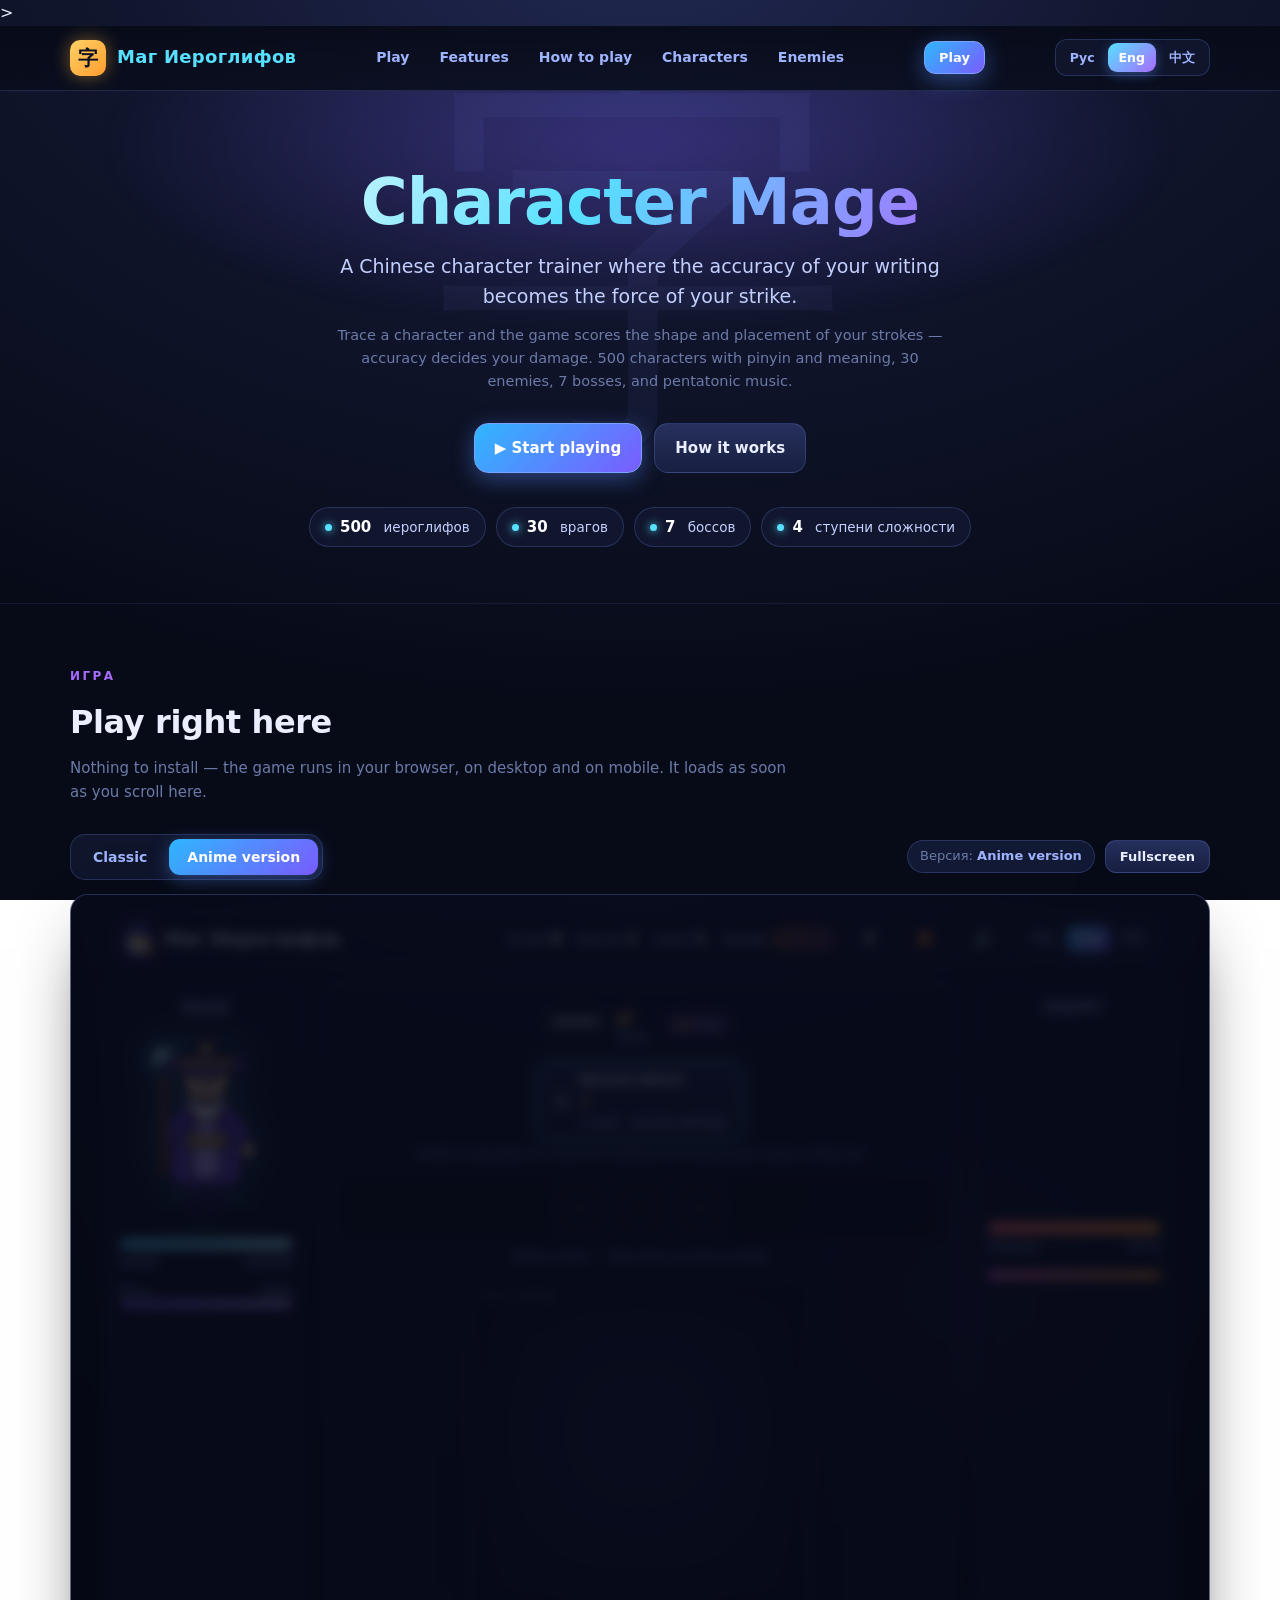
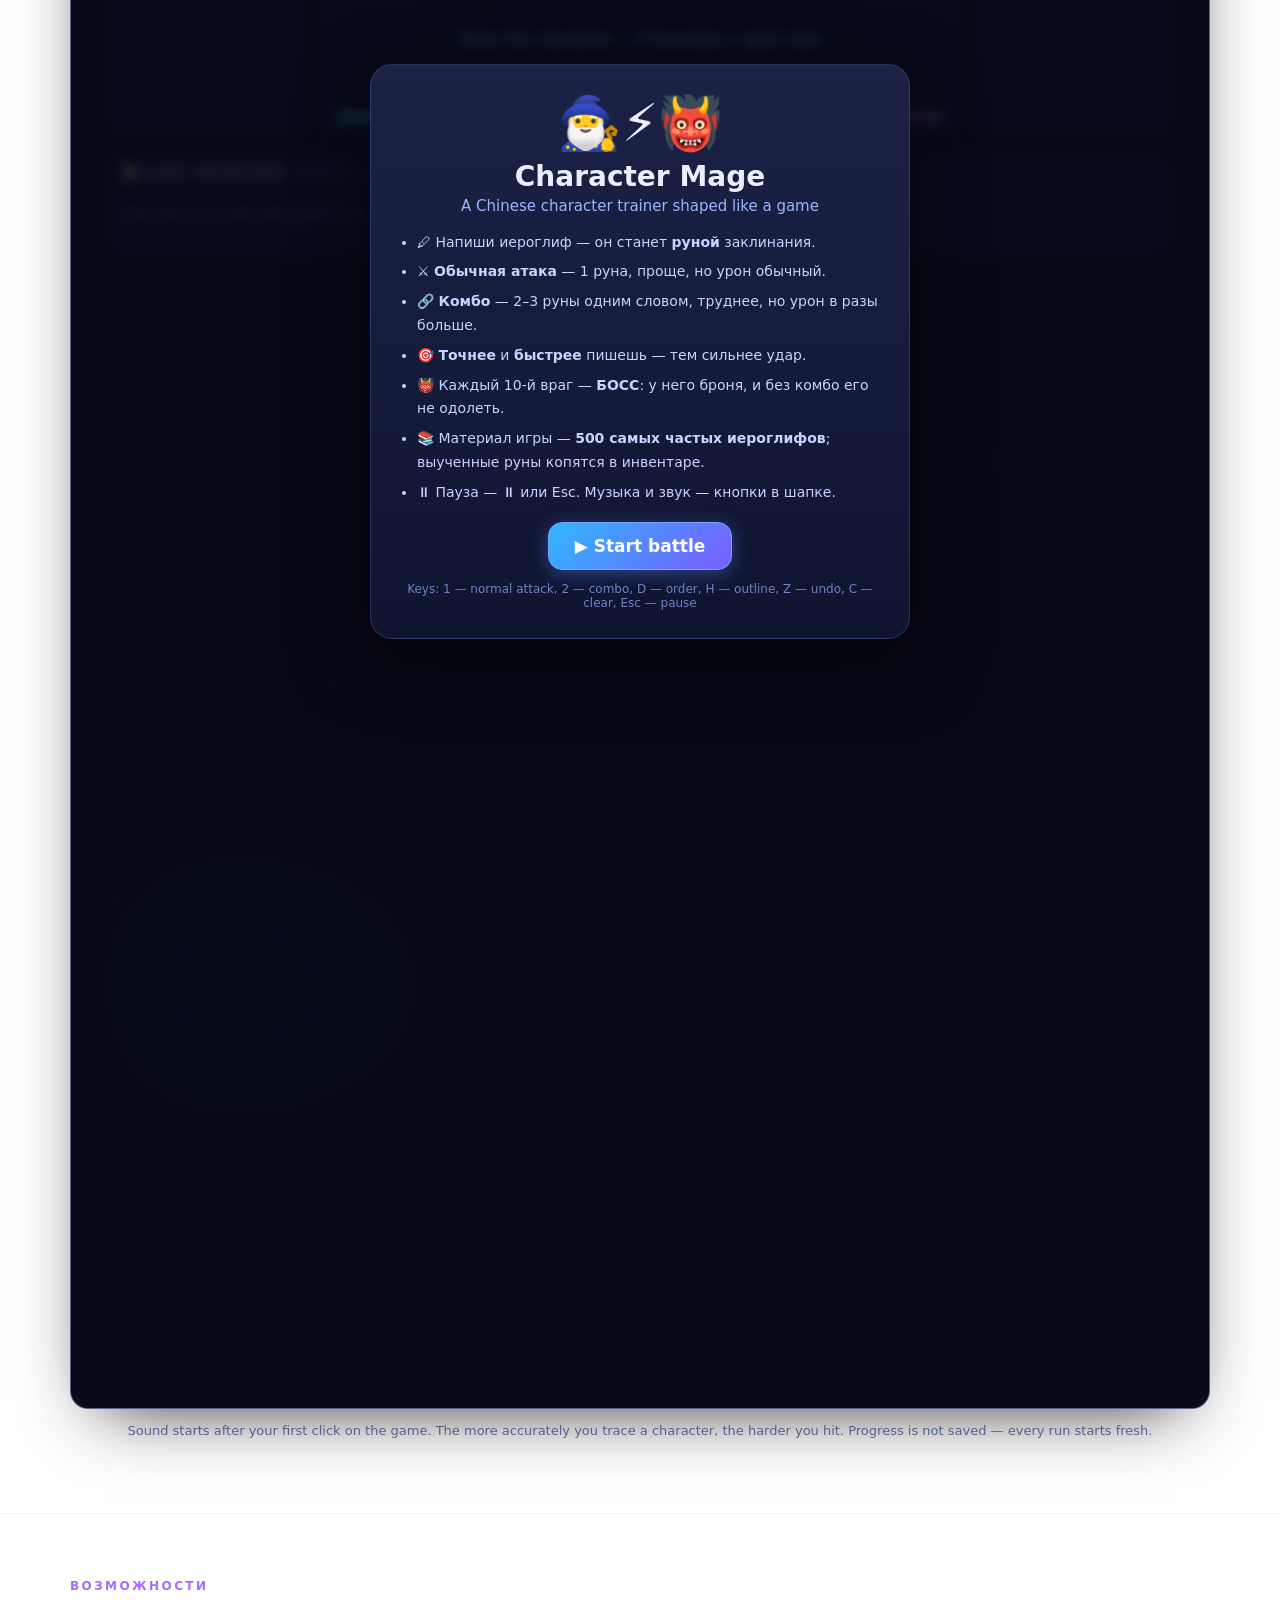
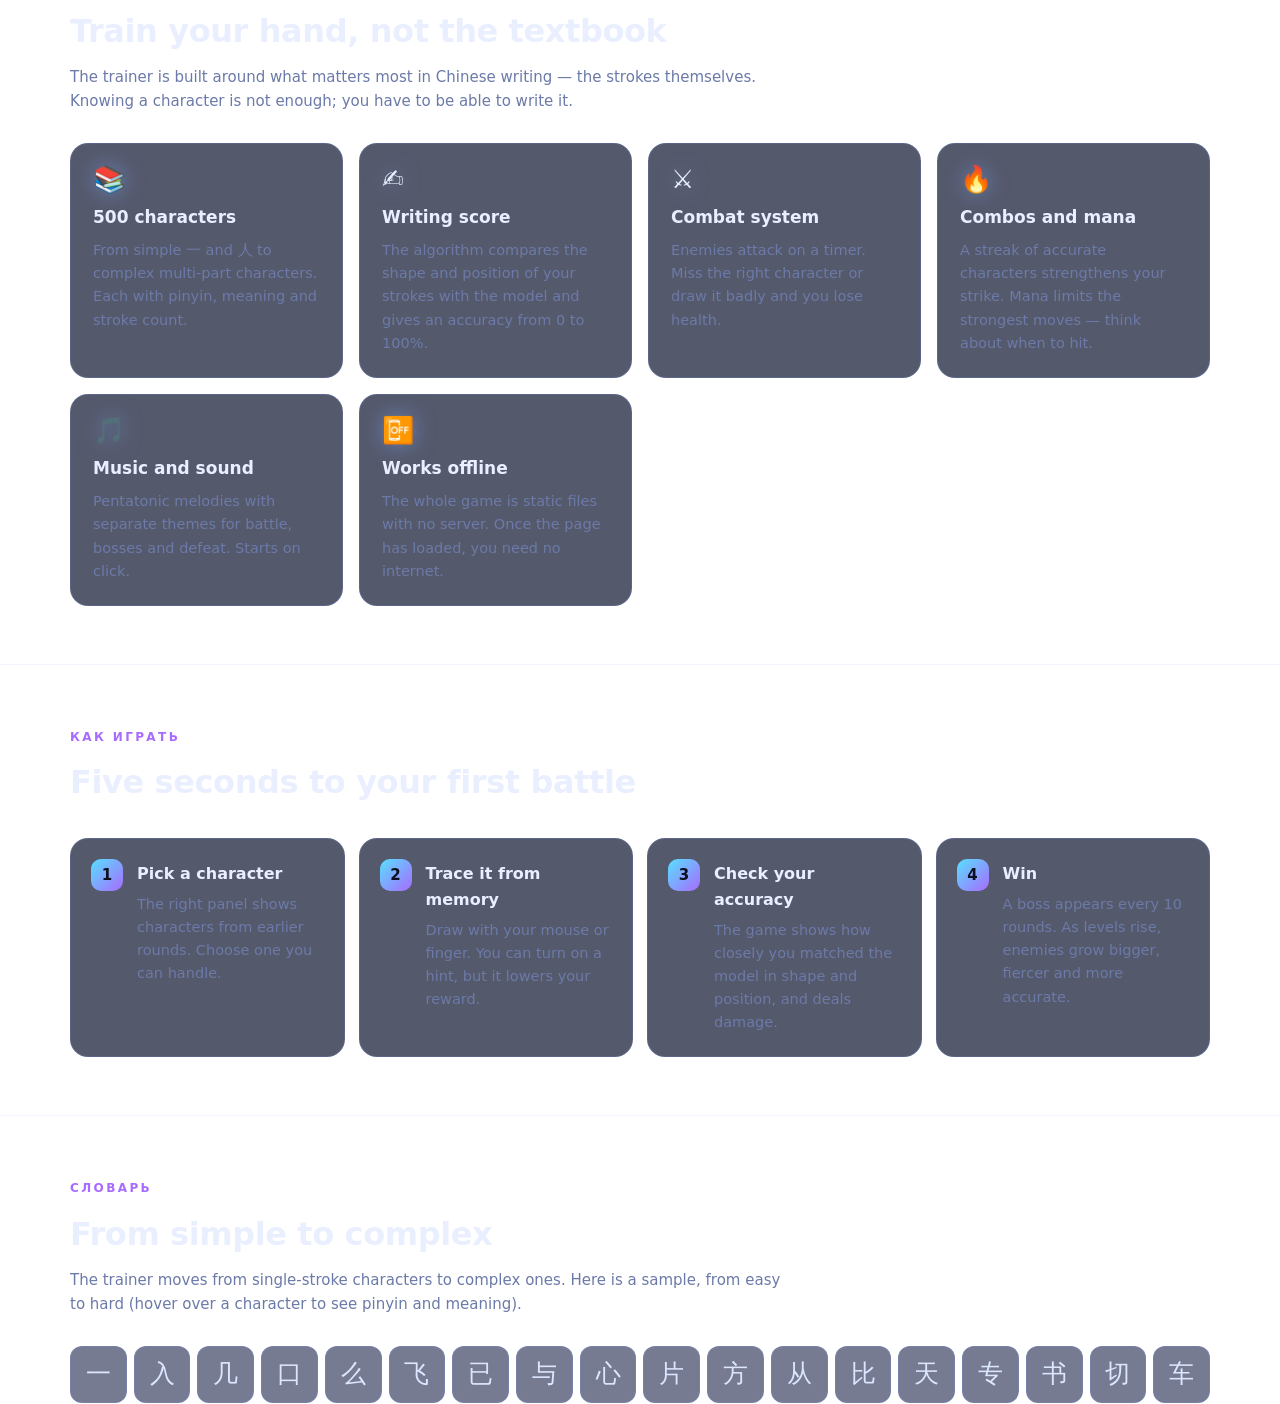
==== index.html @ cedd74e0 "Add files via upload" ====
<!DOCTYPE html>
<html lang="ru">
<head>
<meta charset="UTF-8">
<meta name="viewport" content="width=device-width, initial-scale=1">
<title data-i18n="site.title">Маг Иероглифов — тренажёр китайских иероглифов с боевой системой</title>
<meta name="description" content="Онлайн-тренажёр китайских иероглифов: 500 знаков с пиньинь, рисование по памяти, оценка точности и боевая система с 30 врагами и 7 боссами."
<meta name="description-i18n" content="site.desc">>
<meta name="theme-color" content="#070b18">
<meta property="og:type" content="website">
<meta property="og:title" content="Маг Иероглифов — тренажёр китайских иероглифов">
<meta property="og:description" content="500 иероглифов, рисование по памяти, оценка точности, 30 врагов и 7 боссов.">
<meta property="og:locale" content="ru_RU">
<link rel="icon" href="favicon.svg" type="image/svg+xml">
<link rel="stylesheet" href="css/style.css">
</head>
<body>

<!-- ================= ШАПКА ================= -->
<header class="site-header">
  <div class="wrap">
    <a class="brand" href="#top">
      <span class="seal" aria-hidden="true">字</span>
      <span>Маг Иероглифов</span>
    </a>
    <nav class="nav" aria-label="Основное меню">
      <a href="#play" data-i18n="nav.play">Играть</a>
      <a href="#features" data-i18n="nav.features">Возможности</a>
      <a href="#how" data-i18n="nav.how">Как играть</a>
      <a href="#chars" data-i18n="nav.chars">Иероглифы</a>
      <a href="#enemies" data-i18n="nav.enemies">Противники</a>
    </nav>
    <button class="btn primary small" data-jump-play data-i18n="nav.playBtn">Играть</button>
      <span class="langswitch" id="siteLang" role="group" data-i18n-aria="lang.switch" aria-label="Язык"><button class="langbtn" type="button" data-lang="ru" data-i18n="lang.ru">Рус</button><button class="langbtn" type="button" data-lang="en" data-i18n="lang.en">Eng</button><button class="langbtn" type="button" data-lang="zh" data-i18n="lang.zh">中文</button></span>
  </div>
</header>

<!-- ================= ГЕРОЙ ================= -->
<section class="hero" id="top">
  <div class="glowchar" aria-hidden="true">字</div>
  <div class="wrap hero-inner">
    <h1 data-i18n="hero.title">Маг Иероглифов</h1>
    <p class="lead" data-i18n="hero.lead">Тренажёр китайских иероглифов, где точность письма превращается в силу удара.</p>
    <p class="sub" data-i18n="hero.sub">Обведи знак — и игра оценит форму и расположение штрихов, а от точности зависит урон.
      500 иероглифов с пиньинь и переводом, 30 врагов, 7 боссов и пентатоническая музыка.</p>
    <div class="hero-actions">
      <button class="btn primary" data-jump-play data-i18n="hero.cta">▶&nbsp;Начать играть</button>
      <a class="btn" href="#how" data-i18n="hero.cta2">Как это работает</a>
    </div>
    <div class="badges">
      <span class="badge"><span class="dot"></span><b>500</b>&nbsp;иероглифов</span>
      <span class="badge"><span class="dot"></span><b>30</b>&nbsp;врагов</span>
      <span class="badge"><span class="dot"></span><b>7</b>&nbsp;боссов</span>
      <span class="badge"><span class="dot"></span><b>4</b>&nbsp;ступени сложности</span>
    </div>
  </div>
</section>

<!-- ================= ИГРА ================= -->
<section class="section" id="play">
  <div class="wrap">
    <div class="section-head">
      <span class="kicker">Игра</span>
      <h2 data-i18n="play.title">Играть прямо здесь</h2>
      <p data-i18n="play.text">Ничего устанавливать не нужно — игра работает в браузере, на компьютере и на телефоне.
         Она загрузится, когда вы прокрутите до этого места.</p>
    </div>

    <div class="game-bar">
      <div class="versions" role="tablist" aria-label="Версия игры">
        <button class="vbtn" role="tab" type="button" data-version="classic" data-i18n="play.classic">Классическая</button>
        <button class="vbtn" role="tab" type="button" data-version="anime" data-i18n="play.anime">Аниме-версия</button>
      </div>
      <div class="game-meta">
        <span class="pill">Версия: <b id="versionPill">Аниме-версия</b></span>
        <button class="btn small" id="fsBtn" type="button" data-i18n="play.fullscreen">Полный экран</button>
      </div>
    </div>

    <div class="frame-box" id="frameBox">
      <div class="frame-note">
        <div class="spinner" aria-hidden="true"></div>
        <div data-i18n="play.loading">Загрузка игры…</div>
      </div>
      <iframe id="gameFrame" title="Игра «Маг Иероглифов»" allow="autoplay; fullscreen"
        data-src-classic="game/classic/index.html"
        data-src-anime="game/anime/index.html"></iframe>
    </div>

    <p class="frame-hint" data-i18n="play.hint">Звук включается после первого клика по игре. Чем точнее обведёшь знак, тем сильнее удар.
       Прогресс не сохраняется — каждая партия начинается заново.</p>

    <noscript>
      <p class="frame-hint" data-i18n="play.noscript">Для встроенной игры нужен JavaScript. Можно открыть версию напрямую:
        <a href="game/classic/index.html">классическая</a> или
        <a href="game/anime/index.html">аниме-версия</a>.</p>
    </noscript>
  </div>
</section>

<!-- ================= ВОЗМОЖНОСТИ ================= -->
<section class="section" id="features">
  <div class="wrap">
    <div class="section-head">
      <span class="kicker">Возможности</span>
      <h2 data-i18n="feat.title">Учи руки, а не учебник</h2>
      <p data-i18n="feat.text">Тренажёр построен вокруг главного в китайском письме — начертания. Знак мало узнать, его надо уметь написать.</p>
    </div>
    <div class="grid f3">
      <div class="card"><span class="ico" aria-hidden="true">📚</span><h3 data-i18n="feat.f1.t">500 иероглифов</h3>
        <p data-i18n="feat.f1.d">От простых 一 и 人 до многосоставных знаков. У каждого — пиньинь, перевод и число штрихов.</p></div>
      <div class="card"><span class="ico" aria-hidden="true">✍️</span><h3 data-i18n="feat.f2.t">Оценка письма</h3>
        <p data-i18n="feat.f2.d">Алгоритм сравнивает форму и положение ваших штрихов с образцом и выставляет точность от 0 до 100%.</p></div>
      <div class="card"><span class="ico" aria-hidden="true">⚔️</span><h3 data-i18n="feat.f3.t">Боевая система</h3>
        <p data-i18n="feat.f3.d">Враги атакуют по таймеру. Не успел начертить верный знак или промахнулся — теряешь здоровье.</p></div>
      <div class="card"><span class="ico" aria-hidden="true">🔥</span><h3 data-i18n="feat.f4.t">Комбо и мана</h3>
        <p data-i18n="feat.f4.d">Серия точных знаков усиливает удар. Мана ограничивает самые мощные приёмы — думай, когда бить.</p></div>
      <div class="card"><span class="ico" aria-hidden="true">🎵</span><h3 data-i18n="feat.f5.t">Музыка и звук</h3>
        <p data-i18n="feat.f5.d">Мелодии на пентатонике, отдельные темы для боя, боссов и поражения. Включается по клику.</p></div>
      <div class="card"><span class="ico" aria-hidden="true">📴</span><h3 data-i18n="feat.f6.t">Работает офлайн</h3>
        <p data-i18n="feat.f6.d">Вся игра — статические файлы без серверной части. После загрузки страницы интернет не нужен.</p></div>
    </div>
  </div>
</section>

<!-- ================= КАК ИГРАТЬ ================= -->
<section class="section" id="how">
  <div class="wrap">
    <div class="section-head">
      <span class="kicker">Как играть</span>
      <h2 data-i18n="how.title">Пять секунд до первого боя</h2>
    </div>
    <div class="steps">
      <div class="step"><h3 data-i18n="how.s1.t">Выбери знак</h3>
        <p data-i18n="how.s1.d">На панели справа показаны иероглифы прошлых раундов. Выбирай тот, что по силам.</p></div>
      <div class="step"><h3 data-i18n="how.s2.t">Обведи по памяти</h3>
        <p data-i18n="how.s2.d">Рисуй мышью или пальцем в поле. Подсказку можно включить, но она снизит награду.</p></div>
      <div class="step"><h3 data-i18n="how.s3.t">Проверь точность</h3>
        <p data-i18n="how.s3.d">Игра покажет, насколько ты попал в образец по форме и по месту, и начислит урон.</p></div>
      <div class="step"><h3 data-i18n="how.s4.t">Побеждай</h3>
        <p data-i18n="how.s4.d">Каждые 10 ходов выходит босс. С уровнем противники становятся крупнее, злее и точнее бьют.</p></div>
    </div>
  </div>
</section>

<!-- ================= ИЕРОГЛИФЫ ================= -->
<section class="section" id="chars">
  <div class="wrap">
    <div class="section-head">
      <span class="kicker">Словарь</span>
      <h2 data-i18n="chars.title">От простого к сложному</h2>
      <p data-i18n="chars.text">Тренажёр ведёт от одноштриховых знаков к многосоставным. Вот выборка: от лёгких к трудным
         (наведи курсор на знак — появится пиньинь и перевод).</p>
    </div>
    <div class="charwall" id="charwall"><div class="char" data-t-ru="yī — , один, 1 штрих(ов)" data-t-en="yī — , one, 1 strokes" data-t-zh="yī — , 一, 1 画" title="yī — , один, 1 штрих(ов)">一</div>
<div class="char" data-t-ru="rù — , входить, 2 штрих(ов)" data-t-en="rù — , enter, 2 strokes" data-t-zh="rù — , 进入, 2 画" title="rù — , входить, 2 штрих(ов)">入</div>
<div class="char" data-t-ru="jǐ — , столик, 2 штрих(ов)" data-t-en="jǐ — , small table, 2 strokes" data-t-zh="jǐ — , 几；小桌, 2 画" title="jǐ — , столик, 2 штрих(ов)">几</div>
<div class="char" data-t-ru="kǒu — , рот, 3 штрих(ов)" data-t-en="kǒu — , mouth, 3 strokes" data-t-zh="kǒu — , 嘴, 3 画" title="kǒu — , рот, 3 штрих(ов)">口</div>
<div class="char" data-t-ru="me — , вопросительная частица, 3 штрих(ов)" data-t-en="me — , interrogative particle, 3 strokes" data-t-zh="me — , 助词，什么, 3 画" title="me — , вопросительная частица, 3 штрих(ов)">么</div>
<div class="char" data-t-ru="fēi — , летать, 3 штрих(ов)" data-t-en="fēi — , fly, 3 strokes" data-t-zh="fēi — , 飞, 3 画" title="fēi — , летать, 3 штрих(ов)">飞</div>
<div class="char" data-t-ru="yǐ — , уже, 3 штрих(ов)" data-t-en="yǐ — , already, 3 strokes" data-t-zh="yǐ — , 已经, 3 画" title="yǐ — , уже, 3 штрих(ов)">已</div>
<div class="char" data-t-ru="yǔ — , с, 3 штрих(ов)" data-t-en="yǔ — , and, 3 strokes" data-t-zh="yǔ — , 和, 3 画" title="yǔ — , с, 3 штрих(ов)">与</div>
<div class="char" data-t-ru="xīn — , сердце, 4 штрих(ов)" data-t-en="xīn — , heart, 4 strokes" data-t-zh="xīn — , 心, 4 画" title="xīn — , сердце, 4 штрих(ов)">心</div>
<div class="char" data-t-ru="piàn — , ломтик, 4 штрих(ов)" data-t-en="piàn — , slice, 4 strokes" data-t-zh="piàn — , 片, 4 画" title="piàn — , ломтик, 4 штрих(ов)">片</div>
<div class="char" data-t-ru="fāng — , сторона, 4 штрих(ов)" data-t-en="fāng — , a square, 4 strokes" data-t-zh="fāng — , 方形；方向, 4 画" title="fāng — , сторона, 4 штрих(ов)">方</div>
<div class="char" data-t-ru="cóng — , из, 4 штрих(ов)" data-t-en="cóng — , from, 4 strokes" data-t-zh="cóng — , 从, 4 画" title="cóng — , из, 4 штрих(ов)">从</div>
<div class="char" data-t-ru="bǐ — , сравнивать, 4 штрих(ов)" data-t-en="bǐ — , to compare, 4 strokes" data-t-zh="bǐ — , 比较, 4 画" title="bǐ — , сравнивать, 4 штрих(ов)">比</div>
<div class="char" data-t-ru="tiān — , небо, 4 штрих(ов)" data-t-en="tiān — , sky, 4 strokes" data-t-zh="tiān — , 天空, 4 画" title="tiān — , небо, 4 штрих(ов)">天</div>
<div class="char" data-t-ru="zhuān — , специальный, 4 штрих(ов)" data-t-en="zhuān — , monopolize, 4 strokes" data-t-zh="zhuān — , 专门, 4 画" title="zhuān — , специальный, 4 штрих(ов)">专</div>
<div class="char" data-t-ru="shū — , книга, 4 штрих(ов)" data-t-en="shū — , book, 4 strokes" data-t-zh="shū — , 书, 4 画" title="shū — , книга, 4 штрих(ов)">书</div>
<div class="char" data-t-ru="qiè — , резать, 4 штрих(ов)" data-t-en="qiè — , cut, 4 strokes" data-t-zh="qiè — , 切, 4 画" title="qiè — , резать, 4 штрих(ов)">切</div>
<div class="char" data-t-ru="chē — , повозка, 4 штрих(ов)" data-t-en="chē — , cart, 4 strokes" data-t-zh="chē — , 车, 4 画" title="chē — , повозка, 4 штрих(ов)">车</div>
<div class="char" data-t-ru="lì — , стоять, 5 штрих(ов)" data-t-en="lì — , stand, 5 strokes" data-t-zh="lì — , 站立, 5 画" title="lì — , стоять, 5 штрих(ов)">立</div>
<div class="char" data-t-ru="lìng — , приказ, 5 штрих(ов)" data-t-en="lìng — , cause; command, 5 strokes" data-t-zh="lìng — , 命令, 5 画" title="lìng — , приказ, 5 штрих(ов)">令</div>
<div class="char" data-t-ru="bì — , обязательно, 5 штрих(ов)" data-t-en="bì — , surely, 5 strokes" data-t-zh="bì — , 必须, 5 画" title="bì — , обязательно, 5 штрих(ов)">必</div>
<div class="char" data-t-ru="yè — , занятие, 5 штрих(ов)" data-t-en="yè — , profession, 5 strokes" data-t-zh="yè — , 行业, 5 画" title="yè — , занятие, 5 штрих(ов)">业</div>
<div class="char" data-t-ru="běi — , север, 5 штрих(ов)" data-t-en="běi — , north, 5 strokes" data-t-zh="běi — , 北, 5 画" title="běi — , север, 5 штрих(ов)">北</div>
<div class="char" data-t-ru="qù — , уходить, 5 штрих(ов)" data-t-en="qù — , go away, 5 strokes" data-t-zh="qù — , 去, 5 画" title="qù — , уходить, 5 штрих(ов)">去</div>
<div class="char" data-t-ru="shēng — , рождаться, 5 штрих(ов)" data-t-en="shēng — , life, 5 strokes" data-t-zh="shēng — , 生长, 5 画" title="shēng — , рождаться, 5 штрих(ов)">生</div>
<div class="char" data-t-ru="shù — , искусство, 5 штрих(ов)" data-t-en="shù — , art, 5 strokes" data-t-zh="shù — , 技术, 5 画" title="shù — , искусство, 5 штрих(ов)">术</div>
<div class="char" data-t-ru="jiā — , добавлять, 5 штрих(ов)" data-t-en="jiā — , add to, 5 strokes" data-t-zh="jiā — , 加, 5 画" title="jiā — , добавлять, 5 штрих(ов)">加</div>
<div class="char" data-t-ru="jī — , ударять, 5 штрих(ов)" data-t-en="jī — , strike, 5 strokes" data-t-zh="jī — , 击打, 5 画" title="jī — , ударять, 5 штрих(ов)">击</div>
<div class="char" data-t-ru="diàn — , электричество, 5 штрих(ов)" data-t-en="diàn — , electricity, 5 strokes" data-t-zh="diàn — , 电, 5 画" title="diàn — , электричество, 5 штрих(ов)">电</div>
<div class="char" data-t-ru="fā — , отправлять, 5 штрих(ов)" data-t-en="fā — , issue, 5 strokes" data-t-zh="fā — , 发出, 5 画" title="fā — , отправлять, 5 штрих(ов)">发</div>
<div class="char" data-t-ru="cì — , раз, 6 штрих(ов)" data-t-en="cì — , order, 6 strokes" data-t-zh="cì — , 次, 6 画" title="cì — , раз, 6 штрих(ов)">次</div>
<div class="char" data-t-ru="duō — , много, 6 штрих(ов)" data-t-en="duō — , much, 6 strokes" data-t-zh="duō — , 多, 6 画" title="duō — , много, 6 штрих(ов)">多</div>
<div class="char" data-t-ru="chī — , есть, 6 штрих(ов)" data-t-en="chī — , eat, 6 strokes" data-t-zh="chī — , 吃, 6 画" title="chī — , есть, 6 штрих(ов)">吃</div>
<div class="char" data-t-ru="gòng — , вместе, 6 штрих(ов)" data-t-en="gòng — , together with, 6 strokes" data-t-zh="gòng — , 共同, 6 画" title="gòng — , вместе, 6 штрих(ов)">共</div>
<div class="char" data-t-ru="rú — , если, 6 штрих(ов)" data-t-en="rú — , if, 6 strokes" data-t-zh="rú — , 如果, 6 画" title="rú — , если, 6 штрих(ов)">如</div>
<div class="char" data-t-ru="guāng — , свет, 6 штрих(ов)" data-t-en="guāng — , light, 6 strokes" data-t-zh="guāng — , 光, 6 画" title="guāng — , свет, 6 штрих(ов)">光</div>
<div class="char" data-t-ru="dǎo — , вести, 6 штрих(ов)" data-t-en="dǎo — , direct, 6 strokes" data-t-zh="dǎo — , 引导, 6 画" title="dǎo — , вести, 6 штрих(ов)">导</div>
<div class="char" data-t-ru="lùn — , обсуждать, 6 штрих(ов)" data-t-en="lùn — , debate, 6 strokes" data-t-zh="lùn — , 争论, 6 画" title="lùn — , обсуждать, 6 штрих(ов)">论</div>
<div class="char" data-t-ru="liè — , ряд, 6 штрих(ов)" data-t-en="liè — , a line, 6 strokes" data-t-zh="liè — , 排列, 6 画" title="liè — , ряд, 6 штрих(ов)">列</div>
<div class="char" data-t-ru="zài — , находиться, 6 штрих(ов)" data-t-en="zài — , be at, 6 strokes" data-t-zh="zài — , 在, 6 画" title="zài — , находиться, 6 штрих(ов)">在</div>
<div class="char" data-t-ru="jiàn — , предмет, 6 штрих(ов)" data-t-en="jiàn — , numerary adjunct for article, 6 strokes" data-t-zh="jiàn — , 件, 6 画" title="jiàn — , предмет, 6 штрих(ов)">件</div>
<div class="char" data-t-ru="sè — , цвет, 6 штрих(ов)" data-t-en="sè — , color, 6 strokes" data-t-zh="sè — , 颜色, 6 画" title="sè — , цвет, 6 штрих(ов)">色</div>
<div class="char" data-t-ru="shōu — , собирать, 6 штрих(ов)" data-t-en="shōu — , gather together, 6 strokes" data-t-zh="shōu — , 收, 6 画" title="shōu — , собирать, 6 штрих(ов)">收</div>
<div class="char" data-t-ru="xī — , запад, 6 штрих(ов)" data-t-en="xī — , west(ern), 6 strokes" data-t-zh="xī — , 西, 6 画" title="xī — , запад, 6 штрих(ов)">西</div>
<div class="char" data-t-ru="lǎo — , старый, 6 штрих(ов)" data-t-en="lǎo — , old, 6 strokes" data-t-zh="lǎo — , 老, 6 画" title="lǎo — , старый, 6 штрих(ов)">老</div>
<div class="char" data-t-ru="nà — , тот, 6 штрих(ов)" data-t-en="nà — , that, 6 strokes" data-t-zh="nà — , 那, 6 画" title="nà — , тот, 6 штрих(ов)">那</div>
<div class="char" data-t-ru="yīng — , следует, 7 штрих(ов)" data-t-en="yīng — , should, 7 strokes" data-t-zh="yīng — , 应当, 7 画" title="yīng — , следует, 7 штрих(ов)">应</div>
<div class="char" data-t-ru="tīng — , слушать, 7 штрих(ов)" data-t-en="tīng — , hear, 7 strokes" data-t-zh="tīng — , 听, 7 画" title="tīng — , слушать, 7 штрих(ов)">听</div>
<div class="char" data-t-ru="zuò — , делать, 7 штрих(ов)" data-t-en="zuò — , make, 7 strokes" data-t-zh="zuò — , 做, 7 画" title="zuò — , делать, 7 штрих(ов)">作</div>
<div class="char" data-t-ru="shí — , время, 7 штрих(ов)" data-t-en="shí — , time, 7 strokes" data-t-zh="shí — , 时间, 7 画" title="shí — , время, 7 штрих(ов)">时</div>
<div class="char" data-t-ru="kè — , грамм, 7 штрих(ов)" data-t-en="kè — , gram, 7 strokes" data-t-zh="kè — , 克, 7 画" title="kè — , грамм, 7 штрих(ов)">克</div>
<div class="char" data-t-ru="jì — , рубеж, 7 штрих(ов)" data-t-en="jì — , border, 7 strokes" data-t-zh="jì — , 边际, 7 画" title="jì — , рубеж, 7 штрих(ов)">际</div>
<div class="char" data-t-ru="jí — , тотчас, 7 штрих(ов)" data-t-en="jí — , promptly, 7 strokes" data-t-zh="jí — , 立即, 7 画" title="jí — , тотчас, 7 штрих(ов)">即</div>
<div class="char" data-t-ru="lì — , выгода, 7 штрих(ов)" data-t-en="lì — , gains, 7 strokes" data-t-zh="lì — , 利益, 7 画" title="lì — , выгода, 7 штрих(ов)">利</div>
<div class="char" data-t-ru="liǎng — , два, 7 штрих(ов)" data-t-en="liǎng — , two, 7 strokes" data-t-zh="liǎng — , 两, 7 画" title="liǎng — , два, 7 штрих(ов)">两</div>
<div class="char" data-t-ru="lǐ — , внутри, 7 штрих(ов)" data-t-en="lǐ — , unit of distance, 7 strokes" data-t-zh="lǐ — , 里边, 7 画" title="lǐ — , внутри, 7 штрих(ов)">里</div>
<div class="char" data-t-ru="jìn — , входить, 7 штрих(ов)" data-t-en="jìn — , advance, 7 strokes" data-t-zh="jìn — , 进去, 7 画" title="jìn — , входить, 7 штрих(ов)">进</div>
<div class="char" data-t-ru="zhǎo — , искать, 7 штрих(ов)" data-t-en="zhǎo — , search, 7 strokes" data-t-zh="zhǎo — , 寻找, 7 画" title="zhǎo — , искать, 7 штрих(ов)">找</div>
<div class="char" data-t-ru="jí — , крайний, 7 штрих(ов)" data-t-en="jí — , extreme, 7 strokes" data-t-zh="jí — , 极, 7 画" title="jí — , крайний, 7 штрих(ов)">极</div>
<div class="char" data-t-ru="fǎ — , закон, 8 штрих(ов)" data-t-en="fǎ — , law, 8 strokes" data-t-zh="fǎ — , 法律, 8 画" title="fǎ — , закон, 8 штрих(ов)">法</div>
<div class="char" data-t-ru="xué — , учиться, 8 штрих(ов)" data-t-en="xué — , learning, 8 strokes" data-t-zh="xué — , 学习, 8 画" title="xué — , учиться, 8 штрих(ов)">学</div>
<div class="char" data-t-ru="de — , притяжательная частица, 8 штрих(ов)" data-t-en="de — , possessive, 8 strokes" data-t-zh="de — , 助词，表示所属, 8 画" title="de — , притяжательная частица, 8 штрих(ов)">的</div>
<div class="char" data-t-ru="dào — , прибывать, 8 штрих(ов)" data-t-en="dào — , go to, 8 strokes" data-t-zh="dào — , 抵达, 8 画" title="dào — , прибывать, 8 штрих(ов)">到</div>
<div class="char" data-t-ru="gāi — , следует, 8 штрих(ов)" data-t-en="gāi — , should, 8 strokes" data-t-zh="gāi — , 该当, 8 画" title="gāi — , следует, 8 штрих(ов)">该</div>
<div class="char" data-t-ru="zhí — , прямой, 8 штрих(ов)" data-t-en="zhí — , straight, 8 strokes" data-t-zh="zhí — , 直, 8 画" title="zhí — , прямой, 8 штрих(ов)">直</div>
<div class="char" data-t-ru="qīng — , синий, 8 штрих(ов)" data-t-en="qīng — , blue, 8 strokes" data-t-zh="qīng — , 青色, 8 画" title="qīng — , синий, 8 штрих(ов)">青</div>
<div class="char" data-t-ru="shǐ — , начинать, 8 штрих(ов)" data-t-en="shǐ — , begin, 8 strokes" data-t-zh="shǐ — , 开始, 8 画" title="shǐ — , начинать, 8 штрих(ов)">始</div>
<div class="char" data-t-ru="lín — , лес, 8 штрих(ов)" data-t-en="lín — , forest, 8 strokes" data-t-zh="lín — , 树林, 8 画" title="lín — , лес, 8 штрих(ов)">林</div>
<div class="char" data-t-ru="xiàn — , линия, 8 штрих(ов)" data-t-en="xiàn — , line, 8 strokes" data-t-zh="xiàn — , 线, 8 画" title="xiàn — , линия, 8 штрих(ов)">线</div>
<div class="char" data-t-ru="zhuǎn — , поворачивать, 8 штрих(ов)" data-t-en="zhuǎn — , shift, 8 strokes" data-t-zh="zhuǎn — , 转, 8 画" title="zhuǎn — , поворачивать, 8 штрих(ов)">转</div>
<div class="char" data-t-ru="guī — , правило, 8 штрих(ов)" data-t-en="guī — , rules, 8 strokes" data-t-zh="guī — , 规矩, 8 画" title="guī — , правило, 8 штрих(ов)">规</div>
<div class="char" data-t-ru="zǒng — , общий, 9 штрих(ов)" data-t-en="zǒng — , collect, 9 strokes" data-t-zh="zǒng — , 总共, 9 画" title="zǒng — , общий, 9 штрих(ов)">总</div>
<div class="char" data-t-ru="qīn — , родной, 9 штрих(ов)" data-t-en="qīn — , relatives, 9 strokes" data-t-zh="qīn — , 亲人, 9 画" title="qīn — , родной, 9 штрих(ов)">亲</div>
<div class="char" data-t-ru="xiǎn — , являть, 9 штрих(ов)" data-t-en="xiǎn — , manifest, 9 strokes" data-t-zh="xiǎn — , 显现, 9 画" title="xiǎn — , являть, 9 штрих(ов)">显</div>
<div class="char" data-t-ru="jué — , чувствовать, 9 штрих(ов)" data-t-en="jué — , to wake up from sleep, 9 strokes" data-t-zh="jué — , 感觉, 9 画" title="jué — , чувствовать, 9 штрих(ов)">觉</div>
<div class="char" data-t-ru="jiè — , граница, 9 штрих(ов)" data-t-en="jiè — , boundary, 9 strokes" data-t-zh="jiè — , 界限, 9 画" title="jiè — , граница, 9 штрих(ов)">界</div>
<div class="char" data-t-ru="zhàn — , война, 9 штрих(ов)" data-t-en="zhàn — , war, 9 strokes" data-t-zh="zhàn — , 战争, 9 画" title="zhàn — , война, 9 штрих(ов)">战</div>
<div class="char" data-t-ru="nán — , юг, 9 штрих(ов)" data-t-en="nán — , south, 9 strokes" data-t-zh="nán — , 南, 9 画" title="nán — , юг, 9 штрих(ов)">南</div>
<div class="char" data-t-ru="yuàn — , двор, 9 штрих(ов)" data-t-en="yuàn — , courtyard, 9 strokes" data-t-zh="yuàn — , 院子, 9 画" title="yuàn — , двор, 9 штрих(ов)">院</div>
<div class="char" data-t-ru="chí — , держать, 9 штрих(ов)" data-t-en="chí — , sustain, 9 strokes" data-t-zh="chí — , 保持, 9 画" title="chí — , держать, 9 штрих(ов)">持</div>
<div class="char" data-t-ru="zhǐ — , палец, 9 штрих(ов)" data-t-en="zhǐ — , finger, 9 strokes" data-t-zh="zhǐ — , 手指, 9 画" title="zhǐ — , палец, 9 штрих(ов)">指</div>
<div class="char" data-t-ru="biàn — , удобный, 9 штрих(ов)" data-t-en="biàn — , convenience, 9 strokes" data-t-zh="biàn — , 方便, 9 画" title="biàn — , удобный, 9 штрих(ов)">便</div>
<div class="char" data-t-ru="xī — , отдых, 10 штрих(ов)" data-t-en="xī — , rest, 10 strokes" data-t-zh="xī — , 休息, 10 画" title="xī — , отдых, 10 штрих(ов)">息</div>
<div class="char" data-t-ru="dǎng — , партия, 10 штрих(ов)" data-t-en="dǎng — , political party, 10 strokes" data-t-zh="dǎng — , 政党, 10 画" title="dǎng — , партия, 10 штрих(ов)">党</div>
<div class="char" data-t-ru="zhēn — , настоящий, 10 штрих(ов)" data-t-en="zhēn — , real, 10 strokes" data-t-zh="zhēn — , 真, 10 画" title="zhēn — , настоящий, 10 штрих(ов)">真</div>
<div class="char" data-t-ru="lí — , расставаться, 10 штрих(ов)" data-t-en="lí — , rare beast, 10 strokes" data-t-zh="lí — , 离开, 10 画" title="lí — , расставаться, 10 штрих(ов)">离</div>
<div class="char" data-t-ru="néng — , мочь, 10 штрих(ов)" data-t-en="néng — , to be able, 10 strokes" data-t-zh="néng — , 能够, 10 画" title="néng — , мочь, 10 штрих(ов)">能</div>
<div class="char" data-t-ru="tōng — , проходить, 10 штрих(ов)" data-t-en="tōng — , pass through, 10 strokes" data-t-zh="tōng — , 通过, 10 画" title="tōng — , проходить, 10 штрих(ов)">通</div>
<div class="char" data-t-ru="gé — , образец, 10 штрих(ов)" data-t-en="gé — , pattern, 10 strokes" data-t-zh="gé — , 格式, 10 画" title="gé — , образец, 10 штрих(ов)">格</div>
<div class="char" data-t-ru="shāng — , торговля, 11 штрих(ов)" data-t-en="shāng — , commerce, 11 strokes" data-t-zh="shāng — , 商业, 11 画" title="shāng — , торговля, 11 штрих(ов)">商</div></div>
    <p class="charwall-note" data-i18n="chars.note">↑ Несколько десятков из 500 доступных в игре.</p>
  </div>
</section>

<!-- ================= ПРОТИВНИКИ ================= -->
<section class="section" id="enemies">
  <div class="wrap">
    <div class="section-head">
      <span class="kicker">Противники</span>
      <h2 data-i18n="enemies.title">30 врагов и 7 боссов</h2>
      <p data-i18n="enemies.text">В аниме-версии облики нарисованы в стиле сянься. По мере прохождения враг «растёт»:
         появляются светящиеся глаза, доспехи, оружие и парящие руны ци.</p>
    </div>
    <div class="showcase" id="showcase"><div class="show-item" data-ru="Лисёнок-оборотень" data-en="Fox Spirit Cub" data-zh="狐妖幼崽"
       data-note-ru="лесная нечисть" data-note-en="forest spirits" data-note-zh="林中妖物"
       data-stage-ru="ступень 1" data-stage-en="stage 1" data-stage-zh="第 1 阶">
        <div class="art" aria-hidden="true"><svg viewBox="0 0 210 236" class="charSvg" aria-hidden="true">
  <ellipse class="c-shadow" cx="105" cy="224" rx="42" ry="10" fill="rgba(0,0,0,.30)"/>
  
  <g class="c-body">
    <g class="c-tail">
      <path d="M148 168 q42 -6 44 -42 q-20 20 -46 22 z" fill="#ff9d4d" stroke="#7a3d10" stroke-width="4" stroke-linejoin="round"/>
      <path d="M186 130 q-14 12 -34 16" fill="none" stroke="#fff3d6" stroke-width="5" stroke-linecap="round"/>
    </g>
    <g class="c-leg-l"><rect x="76" y="176" width="18" height="34" rx="8" fill="#ff9d4d" stroke="#7a3d10" stroke-width="4"/></g>
    <g class="c-leg-r"><rect x="116" y="176" width="18" height="34" rx="8" fill="#ff9d4d" stroke="#7a3d10" stroke-width="4"/></g>
    <ellipse cx="105" cy="150" rx="34" ry="38" fill="#ffb86b" stroke="#7a3d10" stroke-width="4"/>
    <path d="M79 140 q-6 22 6 34 q10 -8 8 -30 z" fill="#ffe9c9" stroke="#7a3d10" stroke-width="3"/>
    <g class="c-head">
      <path d="M74 62 l-10 -34 30 18 z" fill="#ff9d4d" stroke="#7a3d10" stroke-width="4" stroke-linejoin="round"/>
      <path d="M136 62 l10 -34 -30 18 z" fill="#ff9d4d" stroke="#7a3d10" stroke-width="4" stroke-linejoin="round"/>
      <path d="M70 56 l-4 -20 18 12 z" fill="#ffd9b0"/>
      <path d="M140 56 l4 -20 -18 12 z" fill="#ffd9b0"/>
      <ellipse cx="105" cy="92" rx="38" ry="34" fill="#ffc98a" stroke="#7a3d10" stroke-width="4"/>
      <ellipse cx="105" cy="108" rx="18" ry="13" fill="#fff3d6" stroke="#7a3d10" stroke-width="3"/>
      <path d="M99 104 l6 7 6 -7 z" fill="#4a2a10"/>
      
    <g>
      <ellipse cx="90" cy="88" rx="9" ry="10.35" fill="#141a33"/>
      <ellipse cx="120" cy="88" rx="9" ry="10.35" fill="#141a33"/>
      <ellipse cx="90" cy="88" rx="6.4799999999999995" ry="7.74" fill="#ff8a2b"/>
      <ellipse cx="120" cy="88" rx="6.4799999999999995" ry="7.74" fill="#ff8a2b"/>
      <circle cx="87.75" cy="84.85" r="2.6999999999999997" fill="#ffffff" opacity=".95"/>
      <circle cx="117.75" cy="84.85" r="2.6999999999999997" fill="#ffffff" opacity=".95"/>
      <circle cx="92.7" cy="91.6" r="1.44" fill="#ffffff" opacity=".6"/>
      <circle cx="122.7" cy="91.6" r="1.44" fill="#ffffff" opacity=".6"/>
    </g>
      
    <path d="M77 72 q13 -8 26 -2" fill="none" stroke="#7a3d10" stroke-width="3.4" stroke-linecap="round"/>
    <path d="M133 72 q-13 -8 -26 -2" fill="none" stroke="#7a3d10" stroke-width="3.4" stroke-linecap="round"/>
      <path d="M97 116 q8 7 16 0" fill="none" stroke="#4a2a10" stroke-width="2.6" stroke-linecap="round"/>
      <g class="c-whisk"><path d="M60 104 l-24 -7 M60 112 l-24 3" stroke="#7a3d10" stroke-width="3" stroke-linecap="round"/>
      <path d="M150 104 l24 -7 M150 112 l24 3" stroke="#7a3d10" stroke-width="3" stroke-linecap="round"/></g>
    </g>
    
    
  </g>
</svg></div>
        <b>Лисёнок-оборотень</b>
        <span>лесная нечисть</span>
        <em>ступень 1</em>
      </div>
<div class="show-item" data-ru="Карп-дракон" data-en="Dragon Koi" data-zh="锦鲤化龙"
       data-note-ru="водные твари" data-note-en="water creatures" data-note-zh="水中精怪"
       data-stage-ru="ступень 2" data-stage-en="stage 2" data-stage-zh="第 2 阶">
        <div class="art" aria-hidden="true"><svg viewBox="0 0 226 206" class="charSvg" aria-hidden="true">
  <ellipse class="c-shadow" cx="113" cy="192" rx="46" ry="10" fill="rgba(0,0,0,.30)"/>
  <g class="c-aura"><ellipse cx="113" cy="100" rx="74" ry="79.92" fill="none" stroke="#6bd5ff" stroke-width="3.0" opacity="0.30"/></g>
  <g class="c-body">
    <g class="c-tail"><path d="M188 100 q30 -24 32 -46 q-24 10 -40 30 q-14 -18 -18 -38 q-8 26 4 54 z" fill="#ffe0e8" stroke="#2a5a8a" stroke-width="4" stroke-linejoin="round"/></g>
    <ellipse cx="106" cy="104" rx="62" ry="34" fill="#ffd0d8" stroke="#2a5a8a" stroke-width="4"/>
    <path d="M60 92 q46 -22 92 0" fill="none" stroke="#ff8fa8" stroke-width="9" opacity=".8"/>
    <path d="M56 112 q50 -20 100 2" fill="none" stroke="#ff8fa8" stroke-width="7" opacity=".6"/>
    <g class="c-fin-t"><path d="M86 74 q18 -30 42 -14 q-22 6 -30 22 z" fill="#a8e6ff" stroke="#2a5a8a" stroke-width="3"/></g>
    <g class="c-fin-b"><path d="M84 134 q20 28 44 14 q-24 -6 -32 -22 z" fill="#a8e6ff" stroke="#2a5a8a" stroke-width="3"/></g>
    <g class="c-head">
      <path d="M52 104 q-26 -4 -34 -18 q22 -6 34 4 z" fill="#ffe0e8" stroke="#2a5a8a" stroke-width="3"/>
      
    <g>
      <ellipse cx="74" cy="96" rx="8" ry="9.2" fill="#141a33"/>
      <ellipse cx="94" cy="96" rx="8" ry="9.2" fill="#141a33"/>
      <ellipse cx="74" cy="96" rx="5.76" ry="6.88" fill="#2a8ac8"/>
      <ellipse cx="94" cy="96" rx="5.76" ry="6.88" fill="#2a8ac8"/>
      <circle cx="72" cy="93.2" r="2.4" fill="#ffffff" opacity=".95"/>
      <circle cx="92" cy="93.2" r="2.4" fill="#ffffff" opacity=".95"/>
      <circle cx="76.4" cy="99.2" r="1.28" fill="#ffffff" opacity=".6"/>
      <circle cx="96.4" cy="99.2" r="1.28" fill="#ffffff" opacity=".6"/>
    </g>
      <path d="M60 116 q10 8 22 2" fill="none" stroke="#2a5a8a" stroke-width="3" stroke-linecap="round"/>
      <g class="c-whisk"><path d="M44 108 q-18 6 -26 16 M46 116 q-16 12 -20 24" stroke="#2a5a8a" stroke-width="3" stroke-linecap="round" fill="none"/></g>
      <g class="c-horn"><path d="M70 72 l-6 -26 16 16 z" fill="#ffd166" stroke="#8a5a00" stroke-width="3"/></g>
      
    </g>
    
    
  </g>
</svg></div>
        <b>Карп-дракон</b>
        <span>водные твари</span>
        <em>ступень 2</em>
      </div>
<div class="show-item" data-ru="Тигр-полководец" data-en="Tiger General" data-zh="虎将军"
       data-note-ru="горные духи" data-note-en="mountain spirits" data-note-zh="山中灵兽"
       data-stage-ru="ступень 3" data-stage-en="stage 3" data-stage-zh="第 3 阶">
        <div class="art" aria-hidden="true"><svg viewBox="0 0 220 232" class="charSvg" aria-hidden="true">
  <ellipse class="c-shadow" cx="110" cy="220" rx="50" ry="11" fill="rgba(0,0,0,.30)"/>
  <g class="c-aura"><ellipse cx="110" cy="116" rx="74" ry="79.92" fill="none" stroke="#ffd166" stroke-width="3.0" opacity="0.30"/><ellipse cx="110" cy="116" rx="90" ry="97.2" fill="none" stroke="#ffd166" stroke-width="2.4" opacity="0.23"/></g>
  <g class="c-body">
    <g class="c-tail"><path d="M152 158 q44 -2 42 -44 q-14 22 -42 26 z" fill="#e8a83a" stroke="#5a3a10" stroke-width="4" stroke-linejoin="round"/>
      <path d="M180 128 q10 -10 14 -22" stroke="#3a2410" stroke-width="7" stroke-linecap="round"/></g>
    <g class="c-leg-l"><rect x="78" y="172" width="22" height="40" rx="9" fill="#e8a83a" stroke="#5a3a10" stroke-width="4"/></g>
    <g class="c-leg-r"><rect x="120" y="172" width="22" height="40" rx="9" fill="#e8a83a" stroke="#5a3a10" stroke-width="4"/></g>
    <ellipse cx="110" cy="146" rx="38" ry="40" fill="#f5c451" stroke="#5a3a10" stroke-width="4"/>
    <path d="M76 128 l14 -10 M144 128 l-14 -10 M78 156 l16 -6 M142 156 l-16 -6" stroke="#3a2410" stroke-width="6" stroke-linecap="round"/>
    <g class="c-arm-l"><path d="M76 132 q-28 12 -32 44" fill="none" stroke="#e8a83a" stroke-width="14" stroke-linecap="round"/></g>
    <g class="c-arm-r"><path d="M144 132 q28 12 32 44" fill="none" stroke="#e8a83a" stroke-width="14" stroke-linecap="round"/></g>
    <g class="c-head">
      <path d="M74 74 l-8 -28 24 14 z" fill="#f5c451" stroke="#5a3a10" stroke-width="4" stroke-linejoin="round"/>
      <path d="M146 74 l8 -28 -24 14 z" fill="#f5c451" stroke="#5a3a10" stroke-width="4" stroke-linejoin="round"/>
      <path d="M70 62 l4 -14 12 8 z" fill="#ff8a8a"/><path d="M150 62 l-4 -14 -12 8 z" fill="#ff8a8a"/>
      <ellipse cx="110" cy="92" rx="44" ry="36" fill="#f5c451" stroke="#5a3a10" stroke-width="4"/>
      <path d="M84 62 l6 12 M136 62 l-6 12 M92 70 l6 10 M128 70 l-6 10" stroke="#3a2410" stroke-width="5" stroke-linecap="round"/>
      <ellipse cx="110" cy="108" rx="20" ry="14" fill="#fff3d6" stroke="#5a3a10" stroke-width="3"/>
      
    <g>
      <ellipse cx="96" cy="88" rx="9" ry="10.35" fill="#141a33"/>
      <ellipse cx="124" cy="88" rx="9" ry="10.35" fill="#141a33"/>
      <ellipse cx="96" cy="88" rx="6.4799999999999995" ry="7.74" fill="#ffb020"/>
      <ellipse cx="124" cy="88" rx="6.4799999999999995" ry="7.74" fill="#ffb020"/>
      <circle cx="93.75" cy="84.85" r="2.6999999999999997" fill="#ffffff" opacity=".95"/>
      <circle cx="121.75" cy="84.85" r="2.6999999999999997" fill="#ffffff" opacity=".95"/>
      <circle cx="98.7" cy="91.6" r="1.44" fill="#ffffff" opacity=".6"/>
      <circle cx="126.7" cy="91.6" r="1.44" fill="#ffffff" opacity=".6"/>
    </g>
    <path d="M83 72 q13 -8 26 -2" fill="none" stroke="#5a3a10" stroke-width="4" stroke-linecap="round"/>
    <path d="M137 72 q-13 -8 -26 -2" fill="none" stroke="#5a3a10" stroke-width="4" stroke-linecap="round"/>
      <path d="M104 100 l6 6 6 -6 z" fill="#5a3a10"/>
      <path d="M101 112 q9 10 18 0" fill="none" stroke="#5a3a10" stroke-width="2.8" stroke-linecap="round"/>
      <g class="c-whisk"><path d="M64 104 l-22 -6 M64 112 l-22 4 M156 104 l22 -6 M156 112 l22 4" stroke="#5a3a10" stroke-width="3" stroke-linecap="round"/></g>
      <g class="c-armor"><path d="M70 74 q40 -16 80 0 l-6 14 q-34 -12 -68 0 z" fill="#c83a3a" stroke="#7a1a1a" stroke-width="3"/></g>
    </g>
    
    <g class="c-rune"><rect x="99.0" y="50.4" width="22" height="22" rx="5" fill="rgba(12,16,36,.72)" stroke="#ffd166" stroke-width="2"/><text x="110.0" y="67.4" font-size="14" fill="#ffd166" text-anchor="middle" font-family="serif">气</text></g><g class="c-rune"><rect x="175.2" y="132.3" width="22" height="22" rx="5" fill="rgba(12,16,36,.72)" stroke="#ffd166" stroke-width="2"/><text x="186.2" y="149.3" font-size="14" fill="#ffd166" text-anchor="middle" font-family="serif">力</text></g><g class="c-rune"><rect x="22.8" y="132.3" width="22" height="22" rx="5" fill="rgba(12,16,36,.72)" stroke="#ffd166" stroke-width="2"/><text x="33.8" y="149.3" font-size="14" fill="#ffd166" text-anchor="middle" font-family="serif">火</text></g>
  </g>
</svg></div>
        <b>Тигр-полководец</b>
        <span>горные духи</span>
        <em>ступень 3</em>
      </div>
<div class="show-item" data-ru="Феникс-страж" data-en="Phoenix Guardian" data-zh="凤凰守卫"
       data-note-ru="огненные и грозовые" data-note-en="fire and thunder" data-note-zh="火与雷"
       data-stage-ru="ступень 3" data-stage-en="stage 3" data-stage-zh="第 3 阶">
        <div class="art" aria-hidden="true"><svg viewBox="0 0 234 236" class="charSvg" aria-hidden="true">
  <ellipse class="c-shadow" cx="117" cy="222" rx="46" ry="10" fill="rgba(0,0,0,.30)"/>
  <g class="c-aura"><ellipse cx="117" cy="116" rx="78" ry="84.24000000000001" fill="none" stroke="#ff7b5c" stroke-width="3.0" opacity="0.30"/><ellipse cx="117" cy="116" rx="94" ry="101.52000000000001" fill="none" stroke="#ff7b5c" stroke-width="2.4" opacity="0.23"/></g>
  <g class="c-body">
    <g class="c-tail"><path d="M112 168 q-6 34 4 56 q10 -22 6 -54 z M126 168 q14 30 8 54 q16 -20 6 -52 z"
      fill="#ffb86b" stroke="#a03a10" stroke-width="4" stroke-linejoin="round"/>
      <path d="M108 180 q-10 26 0 44" fill="none" stroke="#ffe066" stroke-width="5" stroke-linecap="round"/></g>
    <g class="c-leg-l"><path d="M104 176 v26 M104 202 l-8 8 M104 202 l8 8" fill="none" stroke="#c85a1a" stroke-width="5" stroke-linecap="round"/></g>
    <g class="c-leg-r"><path d="M126 176 v26 M126 202 l-8 8 M126 202 l8 8" fill="none" stroke="#c85a1a" stroke-width="5" stroke-linecap="round"/></g>
    <g class="c-wing-l"><path d="M104 110 q-56 -22 -84 12 q34 -2 54 12 q-40 4 -52 34 q40 -14 66 4 q-24 10 -30 32 q36 -22 60 -28 z"
      fill="#ff9a5c" stroke="#a03a10" stroke-width="4" stroke-linejoin="round"/></g>
    <g class="c-wing-r"><path d="M130 110 q56 -22 84 12 q-34 -2 -54 12 q40 4 52 34 q-40 -14 -66 4 q24 10 30 32 q-36 -22 -60 -28 z"
      fill="#ff9a5c" stroke="#a03a10" stroke-width="4" stroke-linejoin="round"/></g>
    <ellipse cx="117" cy="146" rx="30" ry="38" fill="#ffc98a" stroke="#a03a10" stroke-width="4"/>
    <path d="M117 112 q-6 34 0 64" fill="none" stroke="#ffe066" stroke-width="4" opacity=".8"/>
    <g class="c-head">
      <path d="M117 60 q-6 -20 4 -30 q10 10 6 30 z" fill="#ffe066" stroke="#a03a10" stroke-width="4" stroke-linejoin="round"/>
      <path d="M79 60 q-10 -20 4 -28 q10 10 6 28 z" fill="#ff9a5c" stroke="#a03a10" stroke-width="3"/>
      <path d="M155 60 q10 -20 -4 -28 q-10 10 -6 28 z" fill="#ff9a5c" stroke="#a03a10" stroke-width="3"/>
      <ellipse cx="117" cy="88" rx="32" ry="30" fill="#ffc98a" stroke="#a03a10" stroke-width="4"/>
      <path d="M117 96 q-14 8 -22 4 q10 4 22 4 q12 0 22 -4 q-8 4 -22 -4 z" fill="#ffe066" stroke="#a03a10" stroke-width="3"/>
      
    <g>
      <ellipse cx="105" cy="84" rx="8" ry="9.2" fill="#141a33"/>
      <ellipse cx="129" cy="84" rx="8" ry="9.2" fill="#141a33"/>
      <ellipse cx="105" cy="84" rx="5.76" ry="6.88" fill="#ff3b1a"/>
      <ellipse cx="129" cy="84" rx="5.76" ry="6.88" fill="#ff3b1a"/>
      <circle cx="103" cy="81.2" r="2.4" fill="#ffffff" opacity=".95"/>
      <circle cx="127" cy="81.2" r="2.4" fill="#ffffff" opacity=".95"/>
      <circle cx="107.4" cy="87.2" r="1.28" fill="#ffffff" opacity=".6"/>
      <circle cx="131.4" cy="87.2" r="1.28" fill="#ffffff" opacity=".6"/>
    </g>
    <path d="M92 68 q13 -8 26 -2" fill="none" stroke="#a03a10" stroke-width="3.4" stroke-linecap="round"/>
    <path d="M142 68 q-13 -8 -26 -2" fill="none" stroke="#a03a10" stroke-width="3.4" stroke-linecap="round"/>
      <path d="M117 104 l-8 8 h16 z" fill="#ffd166" stroke="#a03a10" stroke-width="2"/>
    </g>
    <g class="c-fire"><path d="M44 148 q12 18 4 34 q-10 -12 -16 -4 q-4 -18 12 -30 z" fill="#ff6b1a" opacity=".8"/>
      <path d="M190 148 q-12 18 -4 34 q10 -12 16 -4 q4 -18 -12 -30 z" fill="#ff6b1a" opacity=".8"/></g>
    <g class="c-rune"><rect x="106.0" y="48.0" width="22" height="22" rx="5" fill="rgba(12,16,36,.72)" stroke="#ff7b5c" stroke-width="2"/><text x="117.0" y="65.0" font-size="14" fill="#ff7b5c" text-anchor="middle" font-family="serif">气</text></g><g class="c-rune"><rect x="185.7" y="133.5" width="22" height="22" rx="5" fill="rgba(12,16,36,.72)" stroke="#ff7b5c" stroke-width="2"/><text x="196.7" y="150.5" font-size="14" fill="#ff7b5c" text-anchor="middle" font-family="serif">力</text></g><g class="c-rune"><rect x="26.3" y="133.5" width="22" height="22" rx="5" fill="rgba(12,16,36,.72)" stroke="#ff7b5c" stroke-width="2"/><text x="37.3" y="150.5" font-size="14" fill="#ff7b5c" text-anchor="middle" font-family="serif">火</text></g>
  </g>
</svg></div>
        <b>Феникс-страж</b>
        <span>огненные и грозовые</span>
        <em>ступень 3</em>
      </div>
<div class="show-item boss" data-ru="Небесный дракон" data-en="Heavenly Dragon" data-zh="天龙"
       data-note-ru="босс" data-note-en="boss" data-note-zh="首领"
       data-stage-ru="ступень 4" data-stage-en="stage 4" data-stage-zh="第 4 阶">
        <div class="art" aria-hidden="true"><svg viewBox="0 0 268 262" class="charSvg" aria-hidden="true">
  <ellipse class="c-shadow" cx="134" cy="246" rx="70" ry="14" fill="rgba(0,0,0,.30)"/>
  <g class="c-aura"><ellipse cx="134" cy="132" rx="96" ry="103.68" fill="none" stroke="#7dffb0" stroke-width="3.0" opacity="0.30"/><ellipse cx="134" cy="132" rx="112" ry="120.96000000000001" fill="none" stroke="#7dffb0" stroke-width="2.4" opacity="0.23"/><ellipse cx="134" cy="132" rx="128" ry="138.24" fill="none" stroke="#7dffb0" stroke-width="1.8" opacity="0.16"/></g>
  <g class="c-qiring">
    <circle cx="134" cy="132" r="118" fill="none" stroke="#7dffb0" stroke-width="4" opacity=".55"/>
    <circle cx="134" cy="132" r="132" fill="none" stroke="#7dffb0" stroke-width="2" opacity=".35"/>
    <circle cx="134" cy="132" r="104" fill="none" stroke="#7dffb0" stroke-width="2" opacity=".3"/>
  </g>
  <g class="c-body">
    <g class="c-tail"><path d="M196 190 q50 -20 46 -76 q-18 30 -44 40 q-20 8 -32 2 z" fill="#3aa86a" stroke="#0e3a24" stroke-width="5" stroke-linejoin="round"/>
      <path d="M228 138 q14 -16 14 -34" stroke="#7dffb0" stroke-width="7" stroke-linecap="round"/></g>
    <g class="c-wing-l"><path d="M104 118 q-64 -34 -100 6 q40 -8 64 8 q-46 8 -60 44 q46 -20 78 0 q-26 14 -30 40 q40 -26 74 -34 z"
      fill="#4ac888" stroke="#0e3a24" stroke-width="5" stroke-linejoin="round"/></g>
    <g class="c-wing-r"><path d="M164 118 q64 -34 100 6 q-40 -8 -64 8 q46 8 60 44 q-46 -20 -78 0 q26 14 30 40 q-40 -26 -74 -34 z"
      fill="#4ac888" stroke="#0e3a24" stroke-width="5" stroke-linejoin="round"/></g>
    <ellipse cx="134" cy="156" rx="52" ry="48" fill="#5ad898" stroke="#0e3a24" stroke-width="5"/>
    <path d="M86 142 q48 -18 96 0 M88 172 q46 16 92 0" fill="none" stroke="#3aa86a" stroke-width="6"/>
    <ellipse cx="134" cy="176" rx="30" ry="22" fill="#a8f0c8" stroke="#0e3a24" stroke-width="4"/>
    <g class="c-neck"><path d="M134 118 q-8 -46 6 -70" fill="none" stroke="#5ad898" stroke-width="30" stroke-linecap="round"/></g>
    <g class="c-head">
      <path d="M140 34 q-46 -14 -58 -30 q34 -4 58 16 z" fill="#4ac888" stroke="#0e3a24" stroke-width="4" stroke-linejoin="round"/>
      <ellipse cx="152" cy="56" rx="46" ry="32" fill="#5ad898" stroke="#0e3a24" stroke-width="5"/>
      <path d="M152 68 q-18 10 -30 6 q14 8 30 8 q16 0 30 -8 q-12 4 -30 -6 z" fill="#ff9b6b" stroke="#0e3a24" stroke-width="3"/>
      
    <g>
      <ellipse cx="136" cy="50" rx="11" ry="12.649999999999999" fill="#141a33"/>
      <ellipse cx="170" cy="50" rx="11" ry="12.649999999999999" fill="#141a33"/>
      <ellipse cx="136" cy="50" rx="7.92" ry="9.459999999999999" fill="#ffd166"/>
      <ellipse cx="170" cy="50" rx="7.92" ry="9.459999999999999" fill="#ffd166"/>
      <circle cx="133.25" cy="46.15" r="3.3" fill="#ffffff" opacity=".95"/>
      <circle cx="167.25" cy="46.15" r="3.3" fill="#ffffff" opacity=".95"/>
      <circle cx="139.3" cy="54.4" r="1.76" fill="#ffffff" opacity=".6"/>
      <circle cx="173.3" cy="54.4" r="1.76" fill="#ffffff" opacity=".6"/>
    </g>
      
    <path d="M123 28 q13 -8 26 -2" fill="none" stroke="#0e3a24" stroke-width="5" stroke-linecap="round"/>
    <path d="M183 28 q-13 -8 -26 -2" fill="none" stroke="#0e3a24" stroke-width="5" stroke-linecap="round"/>
      <path d="M158 70 l-10 12 h20 z" fill="#fff" stroke="#0e3a24" stroke-width="2"/>
      <g class="c-whisk"><path d="M104 54 q-30 -12 -40 -6 M104 64 q-30 0 -42 10" stroke="#7dffb0" stroke-width="5" stroke-linecap="round" fill="none"/></g>
      <g class="c-horns"><path d="M124 28 l-14 -30 24 16 z" fill="#ffd166" stroke="#8a5a00" stroke-width="4" stroke-linejoin="round"/>
        <path d="M176 28 l14 -30 -24 16 z" fill="#ffd166" stroke="#8a5a00" stroke-width="4" stroke-linejoin="round"/></g>
      <g class="c-pearl-d"><circle cx="200" cy="44" r="15" fill="#fff" stroke="#ffd166" stroke-width="4"/>
        <text x="200" y="50" font-size="16" fill="#0e3a24" text-anchor="middle" font-family="serif">珠</text></g>
    </g>
    <g class="c-clouds-d"><ellipse cx="40" cy="60" rx="34" ry="14" fill="#c8f0e0" opacity=".45"/>
      <ellipse cx="232" cy="106" rx="30" ry="12" fill="#c8f0e0" opacity=".4"/>
      <ellipse cx="34" cy="200" rx="28" ry="12" fill="#c8f0e0" opacity=".35"/></g>
    <g class="c-rain-d"><path d="M52 236 q20 -8 40 0 t40 0 t40 0 t40 0" fill="none" stroke="#7dffb0" stroke-width="5" opacity=".8"/></g>
    <g class="c-rune"><rect x="123.0" y="45.4" width="22" height="22" rx="5" fill="rgba(12,16,36,.72)" stroke="#7dffb0" stroke-width="2"/><text x="134.0" y="62.4" font-size="14" fill="#7dffb0" text-anchor="middle" font-family="serif">气</text></g><g class="c-rune"><rect x="239.0" y="97.6" width="22" height="22" rx="5" fill="rgba(12,16,36,.72)" stroke="#7dffb0" stroke-width="2"/><text x="250.0" y="114.6" font-size="14" fill="#7dffb0" text-anchor="middle" font-family="serif">力</text></g><g class="c-rune"><rect x="194.7" y="182.2" width="22" height="22" rx="5" fill="rgba(12,16,36,.72)" stroke="#7dffb0" stroke-width="2"/><text x="205.7" y="199.2" font-size="14" fill="#7dffb0" text-anchor="middle" font-family="serif">火</text></g><g class="c-rune"><rect x="51.3" y="182.2" width="22" height="22" rx="5" fill="rgba(12,16,36,.72)" stroke="#7dffb0" stroke-width="2"/><text x="62.3" y="199.2" font-size="14" fill="#7dffb0" text-anchor="middle" font-family="serif">水</text></g><g class="c-rune"><rect x="7.0" y="97.6" width="22" height="22" rx="5" fill="rgba(12,16,36,.72)" stroke="#7dffb0" stroke-width="2"/><text x="18.0" y="114.6" font-size="14" fill="#7dffb0" text-anchor="middle" font-family="serif">风</text></g>
  </g>
</svg></div>
        <b>Небесный дракон</b>
        <span>босс</span>
        <em>ступень 4</em>
      </div>
<div class="show-item boss" data-ru="Бессмертный патриарх" data-en="Immortal Patriarch" data-zh="仙祖"
       data-note-ru="босс" data-note-en="boss" data-note-zh="首领"
       data-stage-ru="ступень 4" data-stage-en="stage 4" data-stage-zh="第 4 阶">
        <div class="art" aria-hidden="true"><svg viewBox="0 0 250 272" class="charSvg" aria-hidden="true">
  <ellipse class="c-shadow" cx="125" cy="256" rx="58" ry="13" fill="rgba(0,0,0,.30)"/>
  <g class="c-aura"><ellipse cx="125" cy="142" rx="94" ry="101.52000000000001" fill="none" stroke="#ff6bd5" stroke-width="3.0" opacity="0.30"/><ellipse cx="125" cy="142" rx="110" ry="118.80000000000001" fill="none" stroke="#ff6bd5" stroke-width="2.4" opacity="0.23"/><ellipse cx="125" cy="142" rx="126" ry="136.08" fill="none" stroke="#ff6bd5" stroke-width="1.8" opacity="0.16"/></g>
  <g class="c-qiring">
    <circle cx="125" cy="142" r="116" fill="none" stroke="#ff6bd5" stroke-width="4" opacity=".55"/>
    <circle cx="125" cy="142" r="130" fill="none" stroke="#ff6bd5" stroke-width="2" opacity=".35"/>
    <circle cx="125" cy="142" r="102" fill="none" stroke="#ff6bd5" stroke-width="2" opacity=".3"/>
  </g>
  <g class="c-body">
    <g class="c-robe">
      <path d="M125 96 q54 8 64 54 l16 86 q-80 22 -160 0 l16 -86 q10 -46 64 -54 z" fill="#e8dcff" stroke="#4a2a7a" stroke-width="5" stroke-linejoin="round"/>
      <path d="M125 100 v138" stroke="#c0a8e8" stroke-width="5"/>
      <path d="M56 174 q69 -20 138 0" fill="none" stroke="#ffd166" stroke-width="8"/>
      <path d="M76 142 q49 -22 98 0" fill="none" stroke="#ff6bd5" stroke-width="6"/>
      <path d="M58 214 q67 20 134 0" fill="none" stroke="#ff6bd5" stroke-width="6"/>
      <circle cx="104" cy="188" r="7" fill="#ffd166"/><circle cx="125" cy="196" r="7" fill="#ffd166"/><circle cx="146" cy="188" r="7" fill="#ffd166"/>
    </g>
    <g class="c-sleeve-l"><path d="M76 114 q-46 26 -50 74 q28 -10 44 -30 z" fill="#f0e8ff" stroke="#4a2a7a" stroke-width="5" stroke-linejoin="round"/></g>
    <g class="c-sleeve-r"><path d="M174 114 q46 26 50 74 q-28 -10 -44 -30 z" fill="#f0e8ff" stroke="#4a2a7a" stroke-width="5" stroke-linejoin="round"/></g>
    <g class="c-arm-extra-l"><path d="M52 150 q-30 22 -24 56" fill="none" stroke="#d8c8f0" stroke-width="12" stroke-linecap="round"/></g>
    <g class="c-arm-extra-r"><path d="M198 150 q30 22 24 56" fill="none" stroke="#d8c8f0" stroke-width="12" stroke-linecap="round"/></g>
    <g class="c-head">
      <path d="M125 26 q52 6 52 54 q-52 16 -104 0 q0 -48 52 -54 z" fill="#f0ecff" stroke="#4a2a7a" stroke-width="5" stroke-linejoin="round"/>
      <path d="M125 30 q30 4 40 30 q-40 10 -80 0 q10 -26 40 -30 z" fill="#e0d8f8"/>
      <path d="M125 18 q-6 -28 8 -36 q14 12 6 38 z" fill="#ffd166" stroke="#8a5a00" stroke-width="4" stroke-linejoin="round"/>
      <ellipse cx="125" cy="98" rx="44" ry="38" fill="#fdf8f2" stroke="#4a2a7a" stroke-width="5"/>
      
    <g>
      <ellipse cx="107" cy="94" rx="11" ry="12.649999999999999" fill="#141a33"/>
      <ellipse cx="143" cy="94" rx="11" ry="12.649999999999999" fill="#141a33"/>
      <ellipse cx="107" cy="94" rx="7.92" ry="9.459999999999999" fill="#ff6bd5"/>
      <ellipse cx="143" cy="94" rx="7.92" ry="9.459999999999999" fill="#ff6bd5"/>
      <circle cx="104.25" cy="90.15" r="3.3" fill="#ffffff" opacity=".95"/>
      <circle cx="140.25" cy="90.15" r="3.3" fill="#ffffff" opacity=".95"/>
      <circle cx="110.3" cy="98.4" r="1.76" fill="#ffffff" opacity=".6"/>
      <circle cx="146.3" cy="98.4" r="1.76" fill="#ffffff" opacity=".6"/>
    </g>
      
    <path d="M94 68 q13 -8 26 -2" fill="none" stroke="#6a4a9a" stroke-width="6" stroke-linecap="round"/>
    <path d="M156 68 q-13 -8 -26 -2" fill="none" stroke="#6a4a9a" stroke-width="6" stroke-linecap="round"/>
      <path d="M120 114 q6 8 10 0" fill="none" stroke="#c88a9a" stroke-width="3" stroke-linecap="round"/>
      <path d="M114 124 q11 9 22 0" fill="none" stroke="#c88a9a" stroke-width="3" stroke-linecap="round"/>
      <g class="c-beard-long"><path d="M125 130 q-10 44 0 62 q10 -18 0 -62 z" fill="#f0ecff" stroke="#4a2a7a" stroke-width="3"/></g>
      <g class="c-halo-imm"><ellipse cx="125" cy="40" rx="46" ry="14" fill="none" stroke="#ffd166" stroke-width="5"/>
        <ellipse cx="125" cy="40" rx="34" ry="9" fill="none" stroke="#ff6bd5" stroke-width="3"/></g>
    </g>
    <g class="c-flysword">
      <path d="M28 60 l10 96" stroke="#e8eeff" stroke-width="8" stroke-linecap="round"/>
      <path d="M22 152 h26" stroke="#c8a840" stroke-width="6" stroke-linecap="round"/>
      <path d="M222 60 l-10 96" stroke="#e8eeff" stroke-width="8" stroke-linecap="round"/>
      <path d="M216 152 h26" stroke="#c8a840" stroke-width="6" stroke-linecap="round"/>
    </g>
    <g class="c-swords-more"><path d="M42 40 l8 70 M208 40 l-8 70" stroke="#dfe8ff" stroke-width="6" stroke-linecap="round"/>
      <path d="M18 40 l8 70 M232 40 l-8 70" stroke="#dfe8ff" stroke-width="5" stroke-linecap="round" opacity=".8"/></g>
    <g class="c-gates"><path d="M24 246 q0 -60 26 -84 q26 24 26 84" fill="none" stroke="#ffd166" stroke-width="5" opacity=".8"/>
      <path d="M174 246 q0 -60 26 -84 q26 24 26 84" fill="none" stroke="#ffd166" stroke-width="5" opacity=".8"/>
      <text x="50" y="216" font-size="20" fill="#ffd166" text-anchor="middle" font-family="serif" opacity=".9">仙</text>
      <text x="200" y="216" font-size="20" fill="#ffd166" text-anchor="middle" font-family="serif" opacity=".9">道</text></g>
    <g class="c-rune"><rect x="114.0" y="55.4" width="22" height="22" rx="5" fill="rgba(12,16,36,.72)" stroke="#ff6bd5" stroke-width="2"/><text x="125.0" y="72.4" font-size="14" fill="#ff6bd5" text-anchor="middle" font-family="serif">气</text></g><g class="c-rune"><rect x="230.0" y="107.6" width="22" height="22" rx="5" fill="rgba(12,16,36,.72)" stroke="#ff6bd5" stroke-width="2"/><text x="241.0" y="124.6" font-size="14" fill="#ff6bd5" text-anchor="middle" font-family="serif">力</text></g><g class="c-rune"><rect x="185.7" y="192.2" width="22" height="22" rx="5" fill="rgba(12,16,36,.72)" stroke="#ff6bd5" stroke-width="2"/><text x="196.7" y="209.2" font-size="14" fill="#ff6bd5" text-anchor="middle" font-family="serif">火</text></g><g class="c-rune"><rect x="42.3" y="192.2" width="22" height="22" rx="5" fill="rgba(12,16,36,.72)" stroke="#ff6bd5" stroke-width="2"/><text x="53.3" y="209.2" font-size="14" fill="#ff6bd5" text-anchor="middle" font-family="serif">水</text></g><g class="c-rune"><rect x="-2.0" y="107.6" width="22" height="22" rx="5" fill="rgba(12,16,36,.72)" stroke="#ff6bd5" stroke-width="2"/><text x="9.0" y="124.6" font-size="14" fill="#ff6bd5" text-anchor="middle" font-family="serif">风</text></g>
  </g>
</svg></div>
        <b>Бессмертный патриарх</b>
        <span>босс</span>
        <em>ступень 4</em>
      </div></div>
  </div>
</section>

<!-- ================= ПОДВАЛ ================= -->
<footer class="site-footer">
  <div class="wrap">
    <div>
      <strong data-i18n="hero.title">Маг Иероглифов</strong> <span data-i18n="foot.about">— тренажёр китайских иероглифов.</span><br>
      <span data-i18n="foot.line">500 знаков · оценка точности · боевая система · пентатоническая музыка.</span>
    </div>
    <div>
      <span data-i18n="foot.tech">Полностью на клиенте: HTML · CSS · JS без серверной части.</span><br>
      <span data-i18n="foot.offline">Работает офлайн после загрузки страницы.</span>
    </div>
  </div>
</footer>

<script src="js/i18n.js"></script>
<script src="js/site.js"></script>
</body>
</html>
---- css/style.css ----
/* ==========================================================================
   «Маг Иероглифов» — сайт игры.
   Тёмная тема в тон самой игре: глубокий синий, циан и фиолетовый акценты.
   Файл самодостаточен: внешних шрифтов и картинок нет, сайт работает офлайн.
   ========================================================================== */

:root{
  --bg1:#070b18;
  --bg2:#11162e;
  --bg3:#1a2140;
  --panel:rgba(20,26,52,.72);
  --panel2:rgba(28,36,72,.6);
  --border:rgba(120,150,255,.22);
  --border-hi:rgba(120,170,255,.45);
  --cyan:#57e0ff;
  --violet:#a86bff;
  --gold:#ffd166;
  --pink:#ff6bd5;
  --green:#7dffb0;
  --text:#e9efff;
  --muted:#9fb4ff;
  --dim:#6b7aa8;
  --radius:18px;
  --maxw:1180px;
}

*{box-sizing:border-box;}
html{scroll-behavior:smooth;-webkit-text-size-adjust:100%;}

body{
  margin:0;
  font-family:"Segoe UI",system-ui,-apple-system,Roboto,sans-serif;
  color:var(--text);
  background:radial-gradient(1200px 800px at 50% -10%, #232a56 0%, var(--bg2) 45%, var(--bg1) 100%);
  background-attachment:fixed;
  line-height:1.6;
  overflow-x:hidden;
}

img,svg{max-width:100%;}
a{color:var(--cyan);text-decoration:none;}
a:hover{text-decoration:underline;}
:focus-visible{outline:2px solid var(--cyan);outline-offset:3px;border-radius:6px;}

.wrap{width:100%;max-width:var(--maxw);margin:0 auto;padding:0 20px;}
.sr{position:absolute;width:1px;height:1px;overflow:hidden;clip:rect(0 0 0 0);white-space:nowrap;}

/* ---------- Шапка ---------- */
.site-header{
  position:sticky;top:0;z-index:50;
  backdrop-filter:blur(12px);
  background:linear-gradient(180deg, rgba(7,11,24,.92), rgba(7,11,24,.68));
  border-bottom:1px solid var(--border);
}
.site-header .wrap{display:flex;align-items:center;justify-content:space-between;gap:16px;
  min-height:64px;flex-wrap:wrap;}
.brand{display:flex;align-items:center;gap:11px;font-weight:800;font-size:18px;letter-spacing:.3px;}
.brand .seal{
  width:36px;height:36px;border-radius:10px;flex:0 0 auto;
  display:grid;place-items:center;font-size:20px;font-weight:700;color:#0d1020;
  background:linear-gradient(135deg,var(--gold),#ff9d2e);
  box-shadow:0 0 18px rgba(255,180,60,.45);
}
.nav{display:flex;align-items:center;gap:6px;flex-wrap:wrap;}
.nav a{
  color:var(--muted);font-size:14px;font-weight:600;padding:8px 12px;border-radius:10px;
  text-decoration:none;transition:.15s;
}
.nav a:hover{color:#fff;background:rgba(120,150,255,.12);text-decoration:none;}

/* ---------- Кнопки ---------- */
.btn{
  display:inline-flex;align-items:center;justify-content:center;gap:9px;
  cursor:pointer;border:1px solid var(--border);border-radius:14px;
  background:linear-gradient(180deg,#26305c,#181f42);color:var(--text);
  padding:12px 20px;font-size:15px;font-weight:700;font-family:inherit;
  transition:.15s;text-decoration:none;
}
.btn:hover{filter:brightness(1.18);border-color:var(--border-hi);text-decoration:none;}
.btn:active{transform:translateY(1px);}
.btn.primary{
  background:linear-gradient(135deg,#2fb7ff,#7a5cff);border-color:#7aa2ff;color:#fff;
  box-shadow:0 6px 22px rgba(87,140,255,.42);
}
.btn.gold{
  background:linear-gradient(135deg,var(--gold),#ff9d2e);border-color:#ffcf7a;color:#241600;
  box-shadow:0 6px 22px rgba(255,180,60,.35);
}
.btn.small{padding:8px 14px;font-size:13px;border-radius:11px;}

/* ---------- Герой ---------- */
.hero{position:relative;padding:76px 0 56px;text-align:center;overflow:hidden;}
.hero::before{
  content:"";position:absolute;inset:-40% -10% auto;height:520px;pointer-events:none;
  background:radial-gradient(closest-side, rgba(122,92,255,.30), transparent 70%);
  filter:blur(10px);
}
.hero .glowchar{
  position:absolute;font-size:420px;line-height:1;color:rgba(120,150,255,.055);
  top:-40px;left:50%;transform:translateX(-50%);pointer-events:none;user-select:none;
  font-family:"Noto Serif SC","Songti SC","SimSun",serif;
}
.hero-inner{position:relative;}
.hero h1{
  margin:0 0 14px;font-size:clamp(34px,6.2vw,64px);line-height:1.1;letter-spacing:-1px;
  background:linear-gradient(120deg,#fff 10%,var(--cyan) 45%,var(--violet) 80%);
  -webkit-background-clip:text;background-clip:text;color:transparent;
}
.hero .lead{
  margin:0 auto 12px;max-width:660px;font-size:clamp(16px,2.2vw,19px);color:#c3d0ff;
}
.hero .sub{margin:0 auto 30px;max-width:620px;color:var(--dim);font-size:14.5px;}
.hero-actions{display:flex;gap:12px;justify-content:center;flex-wrap:wrap;}

.badges{display:flex;gap:10px;justify-content:center;flex-wrap:wrap;margin:34px 0 0;}
.badge{
  display:inline-flex;align-items:center;gap:8px;
  border:1px solid var(--border);border-radius:999px;background:var(--panel);
  padding:7px 15px;font-size:13.5px;color:#c3d0ff;
}
.badge b{color:#fff;font-size:15px;}
.badge .dot{width:7px;height:7px;border-radius:50%;background:var(--cyan);
  box-shadow:0 0 9px var(--cyan);flex:0 0 auto;}

/* ---------- Секции ---------- */
.section{padding:58px 0;border-top:1px solid rgba(120,150,255,.10);}
.section-head{margin-bottom:30px;}
.section-head h2{
  margin:0 0 8px;font-size:clamp(22px,3.4vw,32px);letter-spacing:-.4px;
}
.section-head p{margin:0;color:var(--dim);max-width:720px;font-size:15px;}
.kicker{
  display:inline-block;font-size:12px;font-weight:800;letter-spacing:2.4px;
  text-transform:uppercase;color:var(--violet);margin-bottom:10px;
}

/* ---------- Игровая зона ---------- */
.game-bar{
  display:flex;align-items:center;justify-content:space-between;gap:14px;
  flex-wrap:wrap;margin-bottom:14px;
}
.versions{
  display:inline-flex;gap:4px;padding:4px;border:1px solid var(--border);
  border-radius:15px;background:var(--panel);
}
.vbtn{
  border:0;background:transparent;color:var(--muted);font-family:inherit;
  padding:10px 18px;border-radius:11px;font-weight:700;font-size:14px;cursor:pointer;
  transition:.15s;white-space:nowrap;
}
.vbtn:hover{color:#fff;background:rgba(120,150,255,.12);}
.vbtn[aria-selected="true"]{
  background:linear-gradient(135deg,#2fb7ff,#7a5cff);color:#fff;
  box-shadow:0 4px 18px rgba(87,140,255,.42);
}
.game-meta{display:flex;gap:10px;align-items:center;flex-wrap:wrap;font-size:13px;color:var(--dim);}
.game-meta .pill{
  border:1px solid var(--border);border-radius:999px;padding:5px 12px;background:var(--panel2);
}
.game-meta .pill b{color:var(--muted);}

.frame-box{
  position:relative;border:1px solid var(--border);border-radius:var(--radius);
  background:var(--panel);overflow:hidden;min-height:900px;
  box-shadow:0 24px 70px -30px rgba(0,0,0,.9), inset 0 0 0 1px rgba(255,255,255,.03);
}
.frame-box iframe{display:block;width:100%;border:0;height:900px;background:transparent;}
.frame-box .frame-note{
  position:absolute;inset:0;display:grid;place-content:center;text-align:center;
  gap:12px;color:var(--dim);font-size:15px;background:var(--bg2);z-index:2;
  transition:opacity .3s;
}
.frame-box.is-ready .frame-note{opacity:0;pointer-events:none;}
.frame-box .spinner{
  width:34px;height:34px;margin:0 auto;border-radius:50%;
  border:3px solid rgba(120,150,255,.25);border-top-color:var(--cyan);
  animation:spin .9s linear infinite;
}
@keyframes spin{to{transform:rotate(360deg)}}
.frame-hint{margin-top:12px;font-size:13px;color:var(--dim);text-align:center;}
.frame-box:fullscreen{border-radius:0;min-height:100vh;}
.frame-box:fullscreen iframe{height:100vh;}

/* ---------- Карточки возможностей ---------- */
.grid{display:grid;gap:16px;}
.grid.f3{grid-template-columns:repeat(auto-fit,minmax(270px,1fr));}
.card{
  border:1px solid var(--border);border-radius:var(--radius);background:var(--panel);
  padding:22px;transition:.18s;
}
.card:hover{border-color:var(--border-hi);transform:translateY(-3px);}
.card .ico{
  font-size:26px;line-height:1;margin-bottom:12px;display:block;
  filter:drop-shadow(0 0 10px rgba(120,170,255,.5));
}
.card h3{margin:0 0 8px;font-size:17px;}
.card p{margin:0;color:var(--dim);font-size:14.5px;}

/* ---------- Как играть ---------- */
.steps{display:grid;gap:14px;grid-template-columns:repeat(auto-fit,minmax(240px,1fr));counter-reset:s;}
.step{
  position:relative;border:1px solid var(--border);border-radius:var(--radius);
  background:var(--panel);padding:22px 22px 22px 66px;
}
.step::before{
  counter-increment:s;content:counter(s);
  position:absolute;left:20px;top:20px;width:32px;height:32px;border-radius:10px;
  display:grid;place-items:center;font-weight:800;font-size:15px;color:#0d1020;
  background:linear-gradient(135deg,var(--cyan),var(--violet));
}
.step h3{margin:0 0 6px;font-size:16px;}
.step p{margin:0;color:var(--dim);font-size:14.5px;}

/* ---------- Стена иероглифов ---------- */
.charwall{
  display:grid;grid-template-columns:repeat(auto-fill,minmax(54px,1fr));gap:7px;
}
.char{
  aspect-ratio:1;display:grid;place-items:center;border-radius:12px;
  border:1px solid var(--border);background:var(--panel2);
  font-size:25px;font-family:"Noto Serif SC","Songti SC","SimSun",serif;
  color:#dce6ff;transition:.14s;cursor:default;
}
.char:hover{
  transform:translateY(-3px) scale(1.06);color:#fff;border-color:var(--gold);
  background:rgba(255,209,102,.14);box-shadow:0 8px 22px -6px rgba(255,180,60,.5);
}
.charwall-note{margin-top:14px;font-size:13px;color:var(--dim);}

/* ---------- Витрина врагов ---------- */
.showcase{display:grid;gap:14px;grid-template-columns:repeat(auto-fit,minmax(160px,1fr));}
.show-item{
  border:1px solid var(--border);border-radius:var(--radius);background:var(--panel);
  padding:14px;text-align:center;display:flex;flex-direction:column;align-items:center;gap:8px;
  transition:.18s;
}
.show-item:hover{border-color:var(--border-hi);transform:translateY(-3px);}
.show-item .art{display:grid;place-items:center;min-height:150px;width:100%;}
.show-item .art svg{width:120px;height:auto;overflow:visible;}
.show-item.boss .art svg{width:142px;}
.show-item .art svg{filter:drop-shadow(0 0 12px rgba(255,210,140,.35)) drop-shadow(0 8px 14px rgba(0,0,0,.5));}
.show-item.boss .art svg{filter:drop-shadow(0 0 20px rgba(255,120,220,.45)) drop-shadow(0 8px 14px rgba(0,0,0,.5));}
.show-item b{font-size:14.5px;color:#fff;font-weight:700;}
.show-item span{font-size:12px;color:var(--dim);}
.show-item em{font-size:11px;color:var(--violet);font-style:normal;letter-spacing:.6px;text-transform:uppercase;}

/* ---------- Переключатель языка ---------- */
.langswitch{
  display:inline-flex;gap:2px;padding:3px;margin-left:2px;
  border:1px solid var(--border);border-radius:12px;background:rgba(20,26,52,.7);
}
.langbtn{
  cursor:pointer;border:0;background:transparent;color:var(--muted);font-family:inherit;
  font-size:12.5px;font-weight:700;padding:7px 11px;border-radius:9px;transition:.15s;
  line-height:1.2;white-space:nowrap;
}
.langbtn:hover{color:#fff;background:rgba(120,150,255,.16);}
.langbtn[aria-pressed="true"]{
  background:linear-gradient(135deg,var(--cyan),var(--violet));color:#fff;
  box-shadow:0 3px 12px rgba(87,140,255,.4);
}

/* ---------- Подвал ---------- */
.site-footer{
  border-top:1px solid var(--border);margin-top:30px;padding:34px 0 46px;
  color:var(--dim);font-size:13.5px;
}
.site-footer .wrap{display:flex;justify-content:space-between;gap:18px;flex-wrap:wrap;}
.site-footer strong{color:var(--muted);}

/* ---------- Адаптив ---------- */
@media (max-width:820px){
  .hero{padding:54px 0 40px;}
  .hero .glowchar{font-size:280px;top:0;}
  .section{padding:44px 0;}
  .frame-box{min-height:760px;}
  .frame-box iframe{height:760px;}
  .charwall{grid-template-columns:repeat(auto-fill,minmax(46px,1fr));gap:6px;}
  .char{font-size:21px;border-radius:10px;}
}
@media (max-width:520px){
  .site-header .wrap{min-height:56px;}
  .brand{font-size:16px;}
  .nav a{padding:7px 9px;font-size:13px;}
  .btn{padding:11px 16px;font-size:14px;}
  .vbtn{padding:9px 13px;font-size:13px;}
  .frame-box{min-height:640px;}
  .frame-box iframe{height:640px;}
}

@media (prefers-reduced-motion:reduce){
  *{animation-duration:.001ms !important;animation-iteration-count:1 !important;
    transition-duration:.001ms !important;}
  html{scroll-behavior:auto;}
}
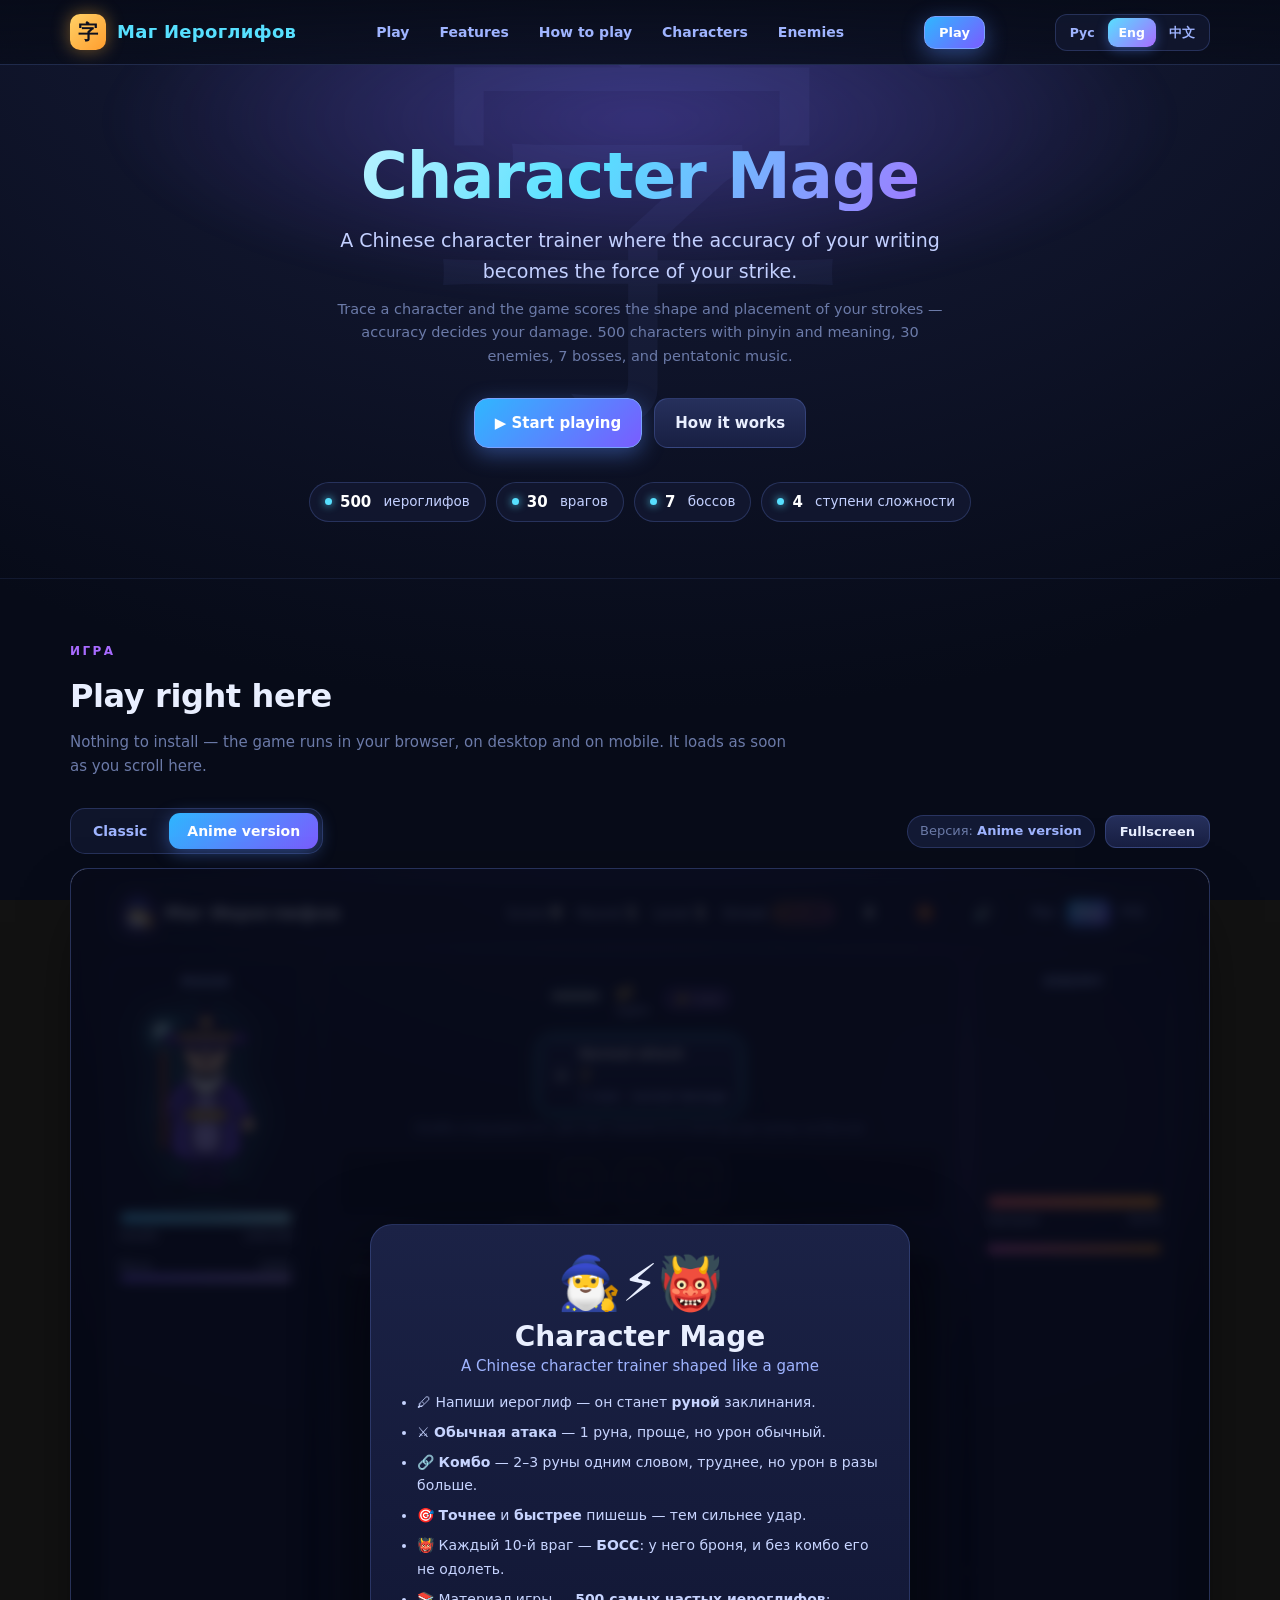
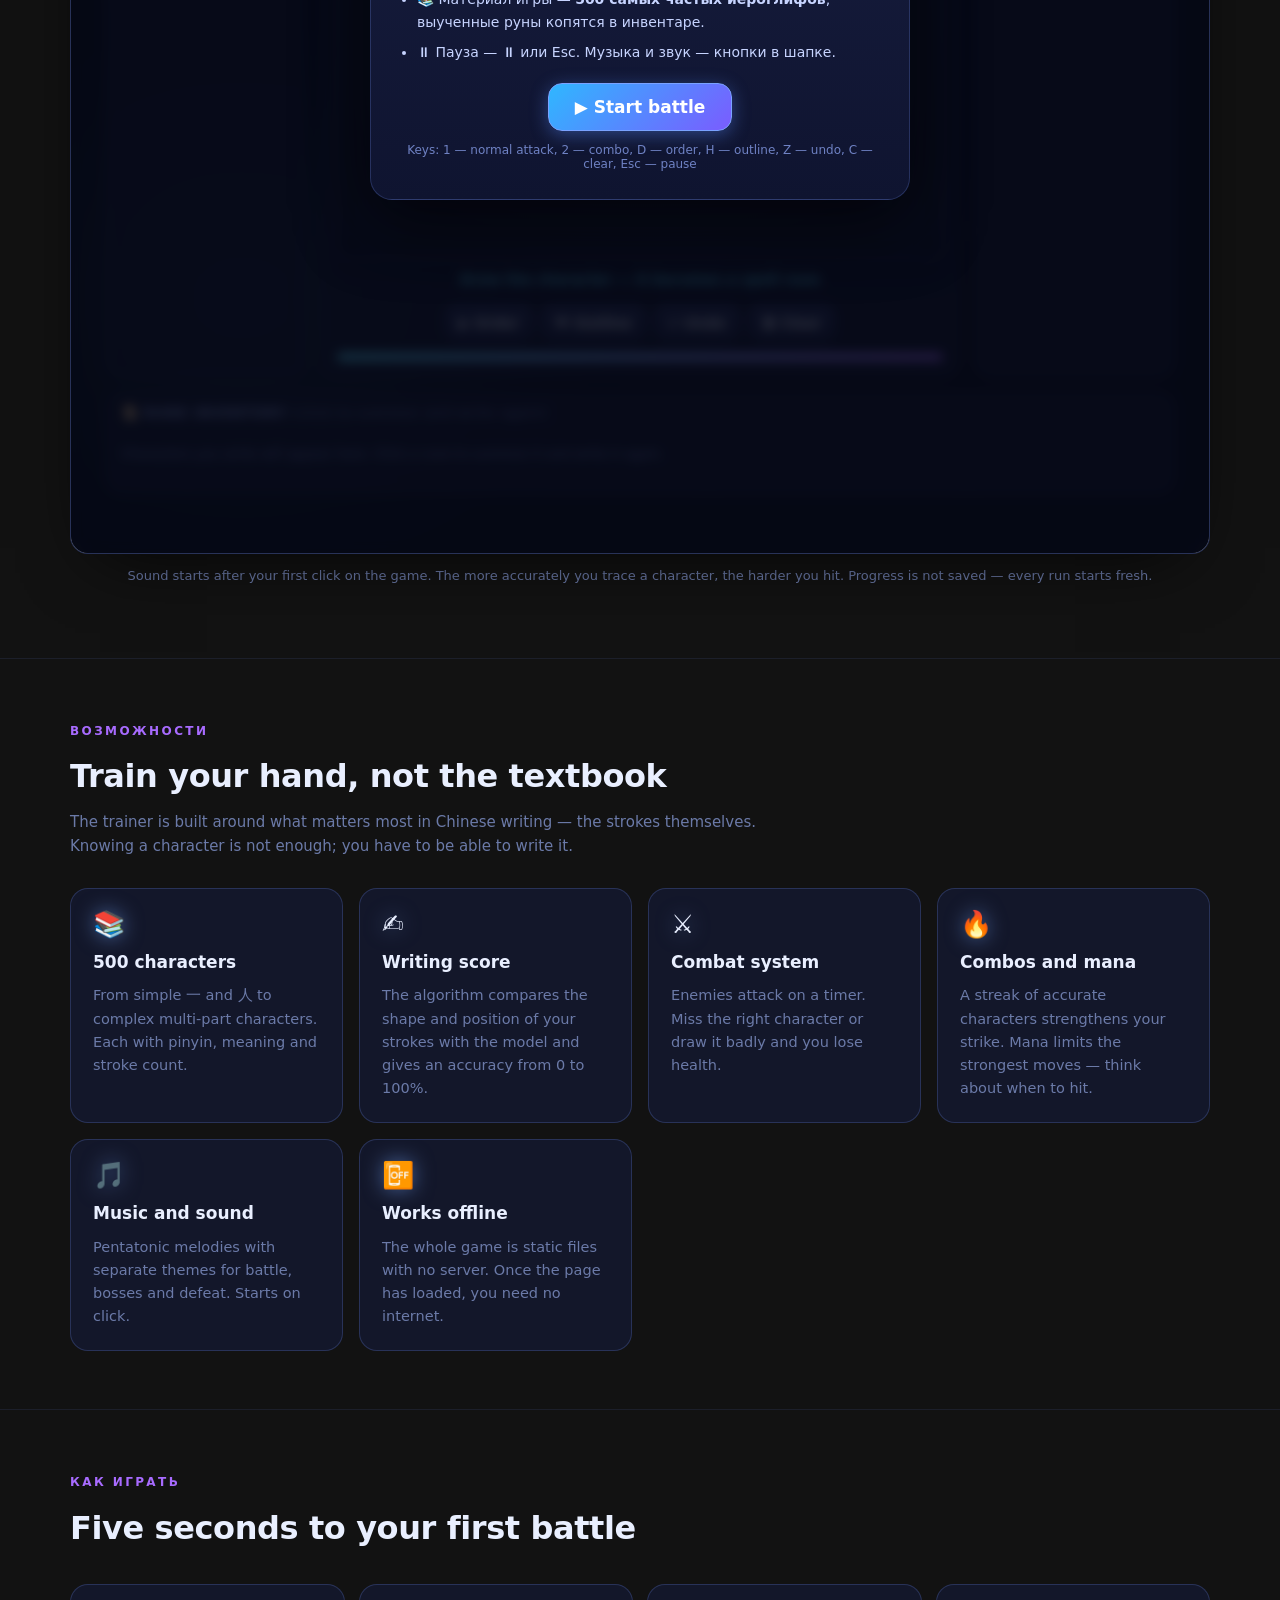
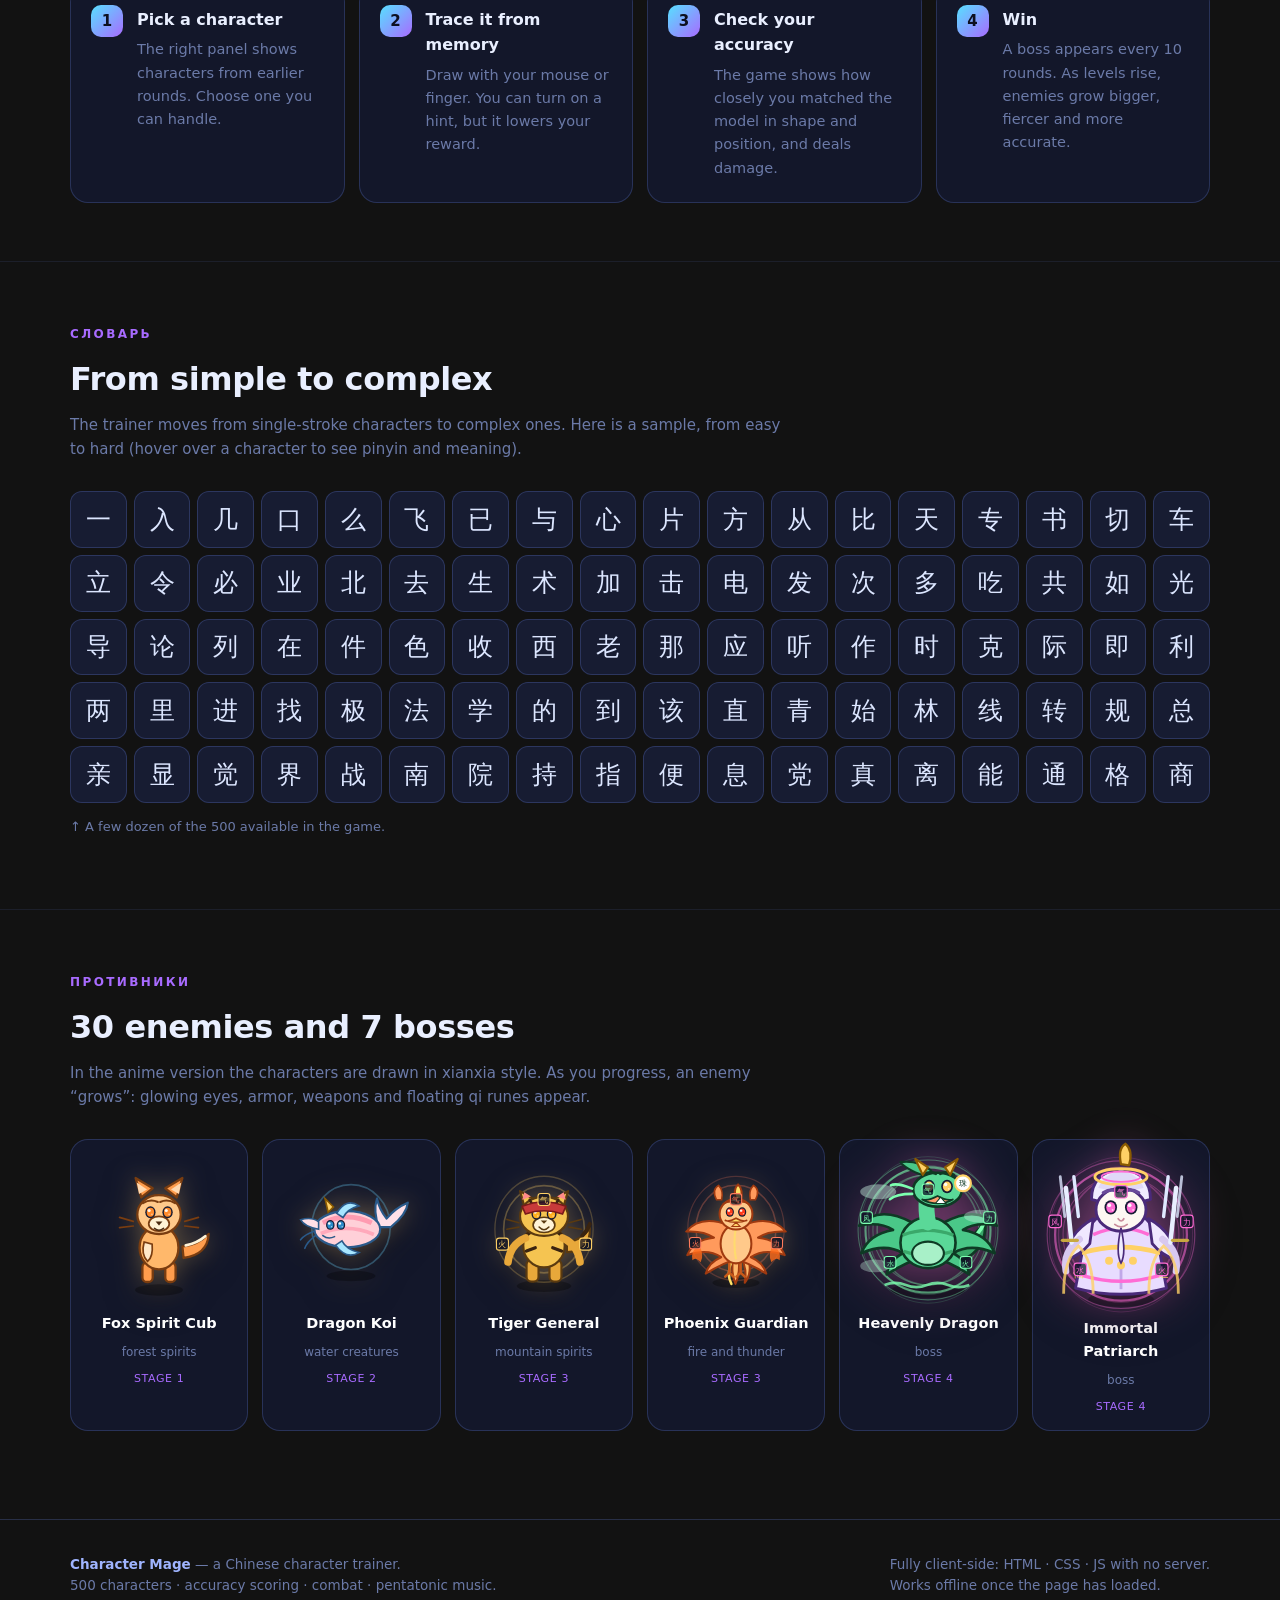
==== commit 30442ece: "Add files via upload" ====
--- a/index.html
+++ b/index.html
@@ -2,11 +2,12 @@
 <html lang="ru">
 <head>
 <meta charset="UTF-8">
-<meta name="viewport" content="width=device-width, initial-scale=1">
+<meta name="viewport" content="width=device-width, initial-scale=1, viewport-fit=cover">
 <title data-i18n="site.title">Маг Иероглифов — тренажёр китайских иероглифов с боевой системой</title>
-<meta name="description" content="Онлайн-тренажёр китайских иероглифов: 500 знаков с пиньинь, рисование по памяти, оценка точности и боевая система с 30 врагами и 7 боссами."
-<meta name="description-i18n" content="site.desc">>
+<meta name="description" content="Онлайн-тренажёр китайских иероглифов: 500 знаков с пиньинь, рисование по памяти, оценка точности и боевая система с 30 врагами и 7 боссами.">
+<meta name="description-i18n" content="site.desc">
 <meta name="theme-color" content="#070b18">
+<meta name="color-scheme" content="dark">
 <meta property="og:type" content="website">
 <meta property="og:title" content="Маг Иероглифов — тренажёр китайских иероглифов">
 <meta property="og:description" content="500 иероглифов, рисование по памяти, оценка точности, 30 врагов и 7 боссов.">
--- a/css/style.css
+++ b/css/style.css
@@ -35,6 +35,9 @@
   background-attachment:fixed;
   line-height:1.6;
   overflow-x:hidden;
+  /* Безопасные зоны для телефонов с вырезом. */
+  padding-left:env(safe-area-inset-left);
+  padding-right:env(safe-area-inset-right);
 }
 
 img,svg{max-width:100%;}
@@ -159,12 +162,18 @@
 }
 .game-meta .pill b{color:var(--muted);}
 
+/* Высота окна игры задаётся в единицах экрана, а не жёсткими 900px.
+   Раньше на телефоне под игру отводилось 640px фиксированной высоты:
+   игра внутри уже адаптивная, и на узком экране половина окна пустовала,
+   а страница растягивалась на несколько экранов прокрутки.
+   clamp(минимум, желаемое, максимум) даёт разумную высоту везде. */
 .frame-box{
   position:relative;border:1px solid var(--border);border-radius:var(--radius);
-  background:var(--panel);overflow:hidden;min-height:900px;
+  background:var(--panel);overflow:hidden;
+  height:clamp(560px, 82vh, 900px);
   box-shadow:0 24px 70px -30px rgba(0,0,0,.9), inset 0 0 0 1px rgba(255,255,255,.03);
 }
-.frame-box iframe{display:block;width:100%;border:0;height:900px;background:transparent;}
+.frame-box iframe{display:block;width:100%;border:0;height:100%;background:transparent;}
 .frame-box .frame-note{
   position:absolute;inset:0;display:grid;place-content:center;text-align:center;
   gap:12px;color:var(--dim);font-size:15px;background:var(--bg2);z-index:2;
@@ -178,8 +187,8 @@
 }
 @keyframes spin{to{transform:rotate(360deg)}}
 .frame-hint{margin-top:12px;font-size:13px;color:var(--dim);text-align:center;}
-.frame-box:fullscreen{border-radius:0;min-height:100vh;}
-.frame-box:fullscreen iframe{height:100vh;}
+.frame-box:fullscreen{border-radius:0;height:100vh;height:100dvh;}
+.frame-box:fullscreen iframe{height:100%;}
 
 /* ---------- Карточки возможностей ---------- */
 .grid{display:grid;gap:16px;}
@@ -269,25 +278,106 @@
 .site-footer strong{color:var(--muted);}
 
 /* ---------- Адаптив ---------- */
+
+/* Планшет: сетки становятся двухколоночными, отступы умереннее. */
+@media (max-width:1100px){
+  .wrap{padding:0 16px;}
+  .hero{padding:62px 0 46px;}
+  .hero .glowchar{font-size:320px;}
+  .grid.f3{grid-template-columns:repeat(auto-fit,minmax(240px,1fr));}
+  .steps{grid-template-columns:repeat(auto-fit,minmax(220px,1fr));}
+  .showcase{grid-template-columns:repeat(auto-fit,minmax(150px,1fr));}
+}
+
 @media (max-width:820px){
   .hero{padding:54px 0 40px;}
   .hero .glowchar{font-size:280px;top:0;}
   .section{padding:44px 0;}
-  .frame-box{min-height:760px;}
-  .frame-box iframe{height:760px;}
   .charwall{grid-template-columns:repeat(auto-fill,minmax(46px,1fr));gap:6px;}
   .char{font-size:21px;border-radius:10px;}
-}
-@media (max-width:520px){
-  .site-header .wrap{min-height:56px;}
-  .brand{font-size:16px;}
-  .nav a{padding:7px 9px;font-size:13px;}
-  .btn{padding:11px 16px;font-size:14px;}
-  .vbtn{padding:9px 13px;font-size:13px;}
-  .frame-box{min-height:640px;}
-  .frame-box iframe{height:640px;}
-}
-
+  .btn{padding:12px 18px;}
+  .card{padding:18px;}
+  .step{padding:18px 18px 18px 60px;}
+  .step::before{left:16px;top:16px;}
+  /* На планшете играем «в окне», но уже с запасом по высоте экрана. */
+  .frame-box{height:clamp(520px, 78vh, 820px);}
+}
+
+/* Телефон: шапка и навигация перестраиваются, кнопка на всю ширину,
+   окно игры занимает почти весь экран. */
+@media (max-width:560px){
+  .wrap{padding:0 13px;}
+  .site-header .wrap{min-height:56px;gap:10px;}
+
+  /* Меню уезжает во вторую строку и прокручивается вбок: иначе пять
+     пунктов ломаются на три строки и шапка съедает пол-экрана. */
+  .site-header .wrap{flex-wrap:wrap;}
+  .brand{font-size:16px;gap:9px;}
+  .brand .seal{width:32px;height:32px;font-size:18px;border-radius:9px;}
+  .nav{
+    order:3;width:100%;flex-wrap:nowrap;overflow-x:auto;
+    gap:4px;padding-bottom:2px;
+    -webkit-overflow-scrolling:touch;scrollbar-width:none;
+  }
+  .nav::-webkit-scrollbar{display:none;}
+  .nav a{padding:7px 10px;font-size:13px;flex:0 0 auto;white-space:nowrap;}
+
+  /* Кнопка «Играть» в шапке на телефоне только мешает — внизу есть крупная. */
+  .site-header .btn.primary.small{display:none;}
+  .langswitch{padding:2px;}
+  .langbtn{padding:6px 9px;font-size:12px;}
+
+  .hero{padding:40px 0 32px;}
+  .hero .glowchar{font-size:210px;top:-10px;opacity:.5;}
+  .hero h1{font-size:29px;}
+  .hero .lead{font-size:15.5px;}
+  .hero .sub{font-size:13.5px;margin-bottom:22px;}
+  .hero-actions{gap:9px;}
+  .hero-actions .btn{width:100%;}
+  .badges{gap:7px;margin-top:24px;}
+  .badge{font-size:12px;padding:6px 10px;}
+
+  .section{padding:36px 0;}
+  .section > .wrap > h2{font-size:23px;}
+
+  /* Игра: почти на весь экран, без лишней рамки. */
+  .frame-box{height:clamp(460px, 74vh, 700px);border-radius:14px;}
+  .frame-hint{font-size:12.5px;}
+  .game-meta{gap:7px;font-size:12.5px;}
+
+  .charwall{grid-template-columns:repeat(auto-fill,minmax(42px,1fr));gap:5px;}
+  .char{font-size:19px;border-radius:9px;}
+  .showcase{grid-template-columns:repeat(auto-fit,minmax(132px,1fr));gap:10px;}
+  .show-item{padding:11px;}
+  .show-item .art{min-height:120px;}
+  .show-item .art svg{width:96px;}
+  .show-item.boss .art svg{width:114px;}
+
+  .grid{gap:12px;}
+  .grid.f3{grid-template-columns:1fr;}
+  .steps{grid-template-columns:1fr;gap:11px;}
+  .site-footer{padding:26px 0 34px;}
+  .site-footer .wrap{flex-direction:column;gap:10px;}
+}
+
+/* Очень узкие телефоны (iPhone SE и подобные). */
+@media (max-width:380px){
+  .hero h1{font-size:25px;}
+  .hero .glowchar{font-size:170px;}
+  .charwall{grid-template-columns:repeat(auto-fill,minmax(38px,1fr));}
+  .nav a{padding:6px 8px;font-size:12.5px;}
+}
+
+/* Телефон в альбомной ориентации: высоты мало, поэтому окно игры
+   растягиваем на весь экран, а шапку ужимаем. */
+@media (max-height:520px) and (orientation:landscape){
+  .site-header .wrap{min-height:48px;}
+  .hero{padding:26px 0 20px;}
+  .hero .glowchar{font-size:150px;}
+  .frame-box{height:calc(100vh - 130px);min-height:300px;}
+}
+
+/* Уважаем системную настройку «меньше движения». */
 @media (prefers-reduced-motion:reduce){
   *{animation-duration:.001ms !important;animation-iteration-count:1 !important;
     transition-duration:.001ms !important;}
